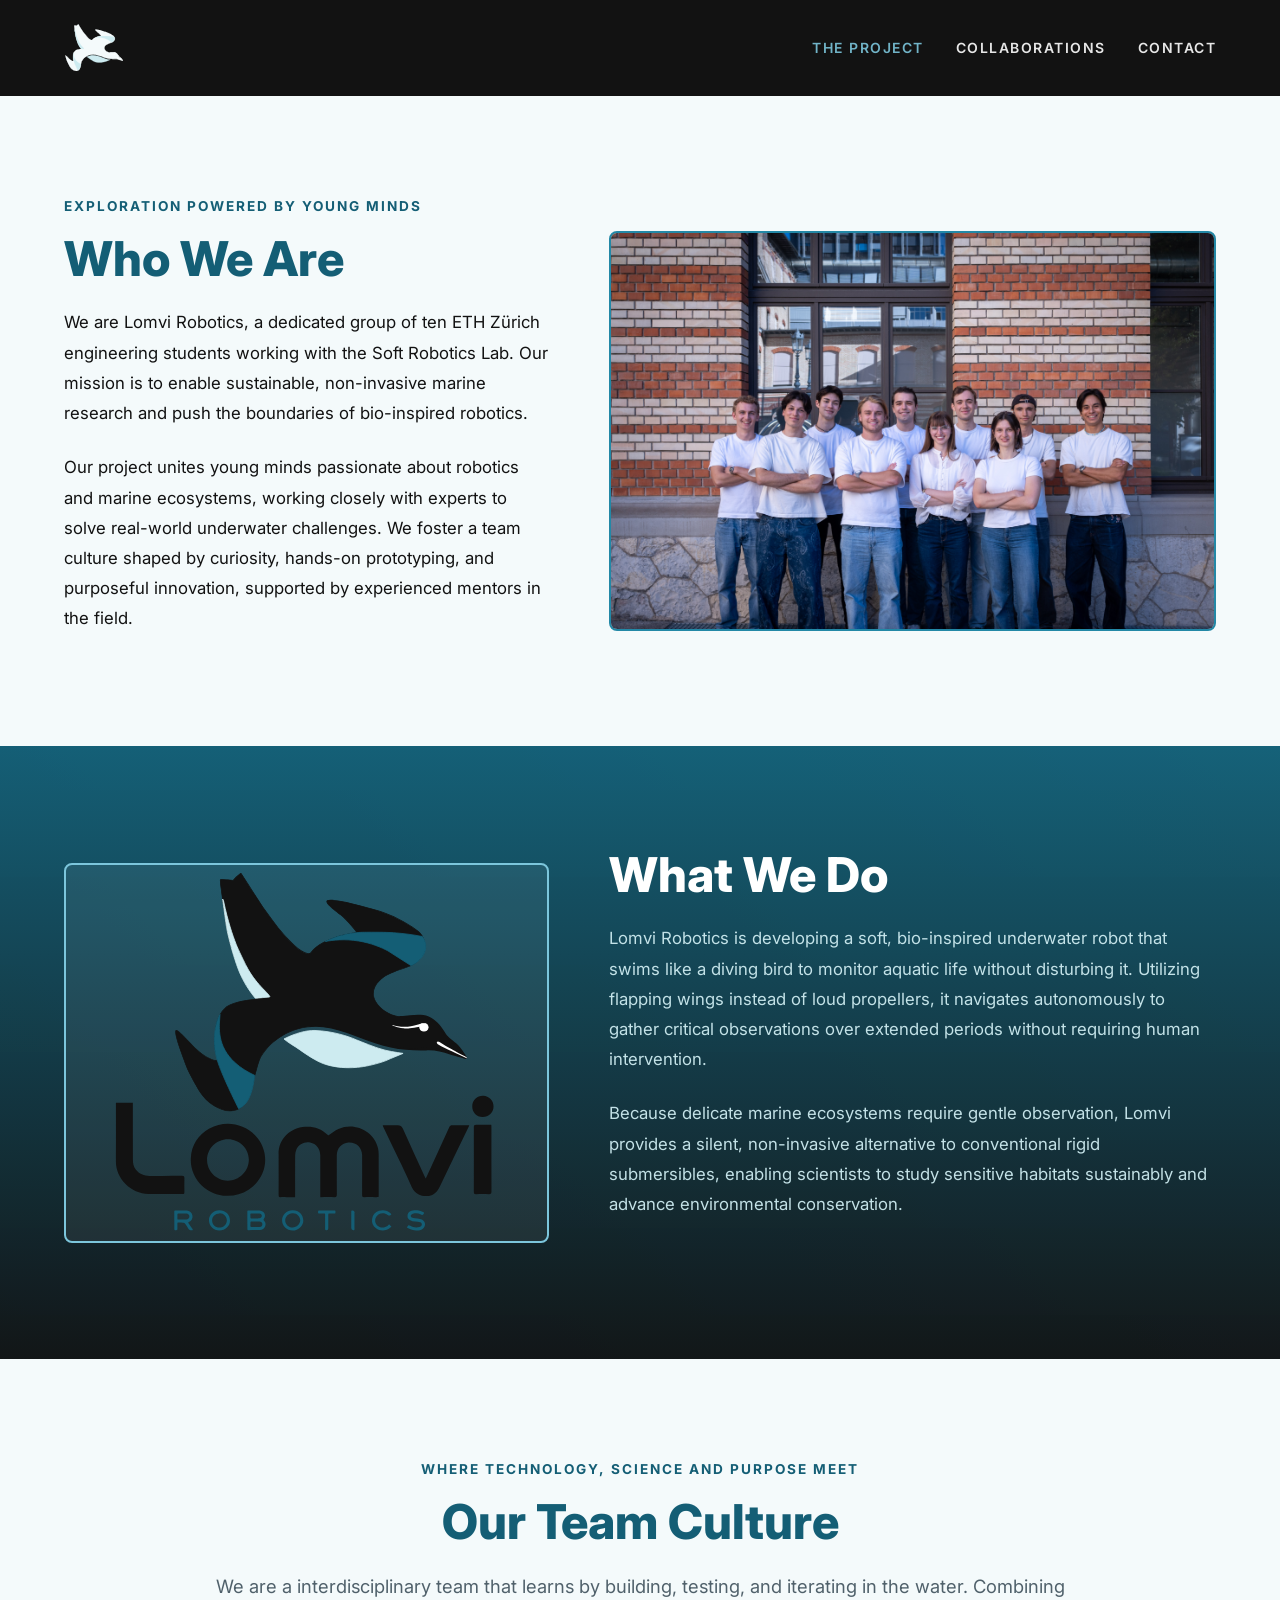
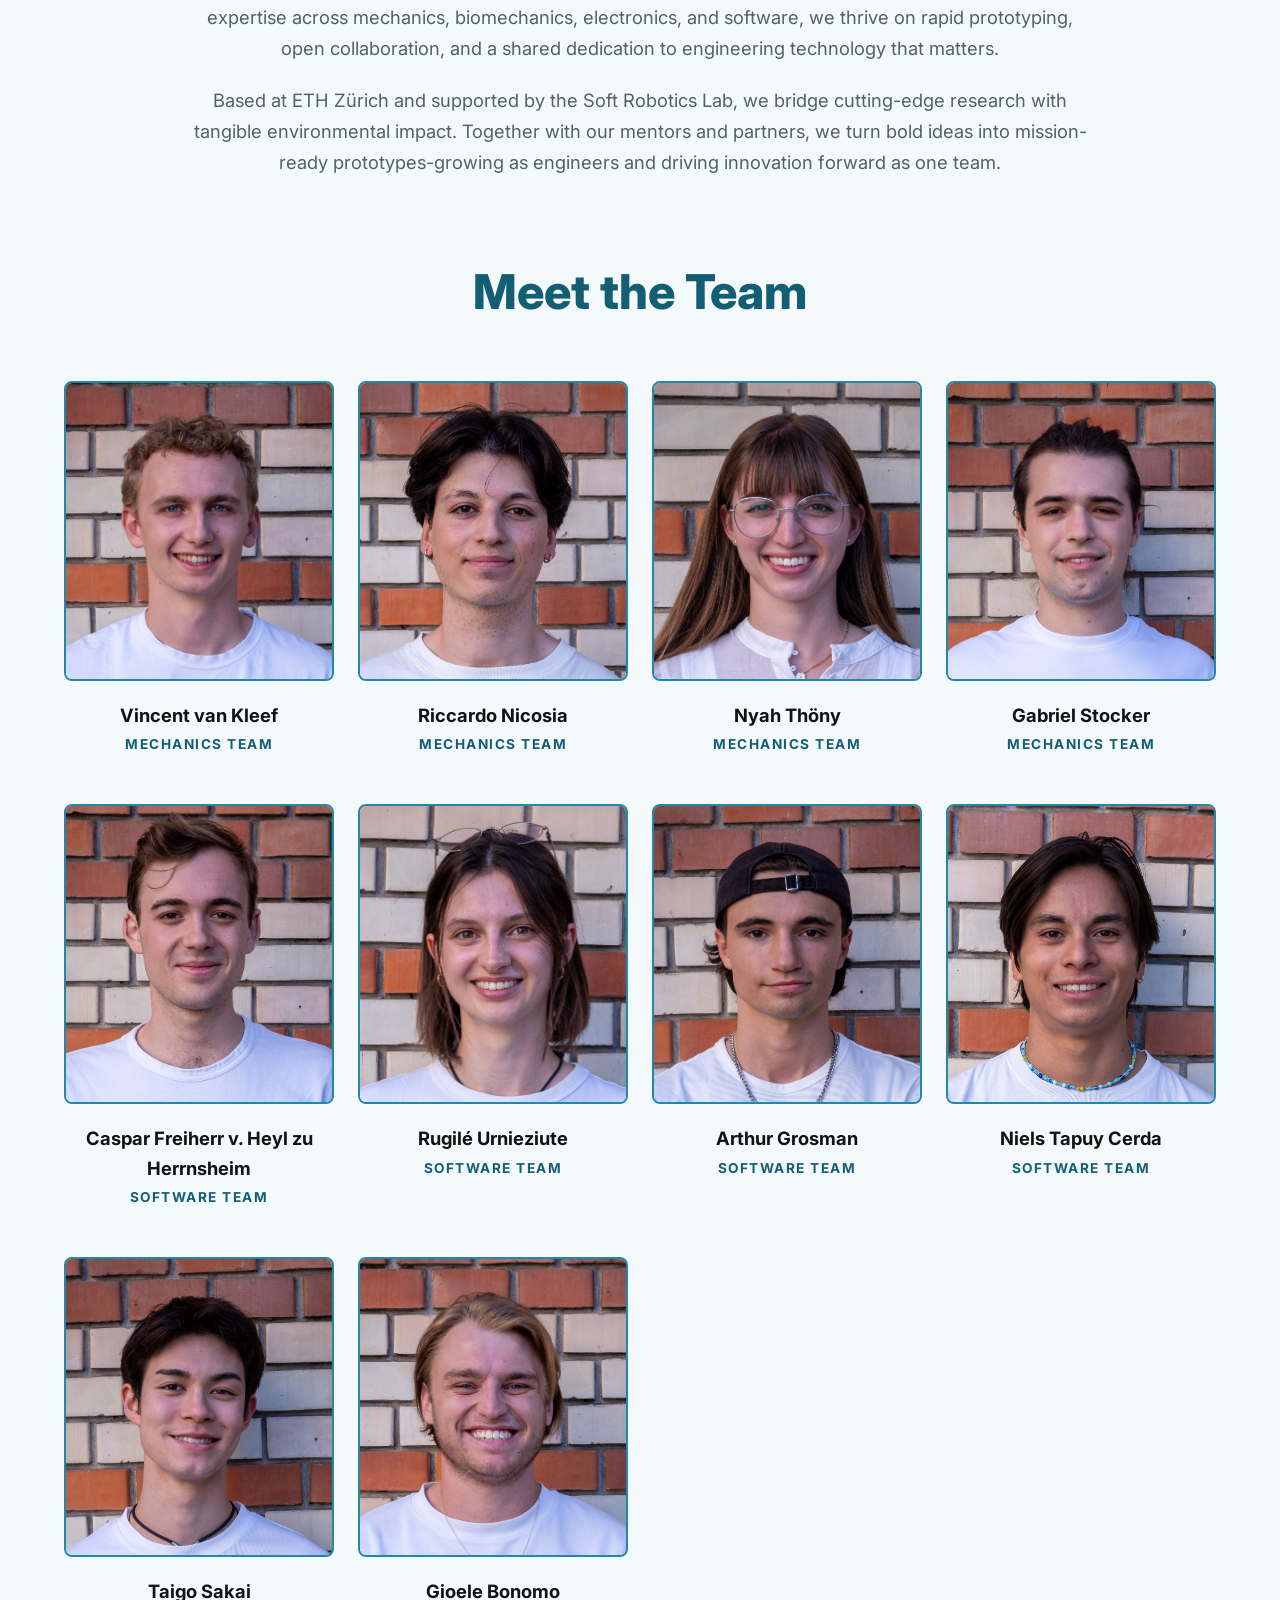
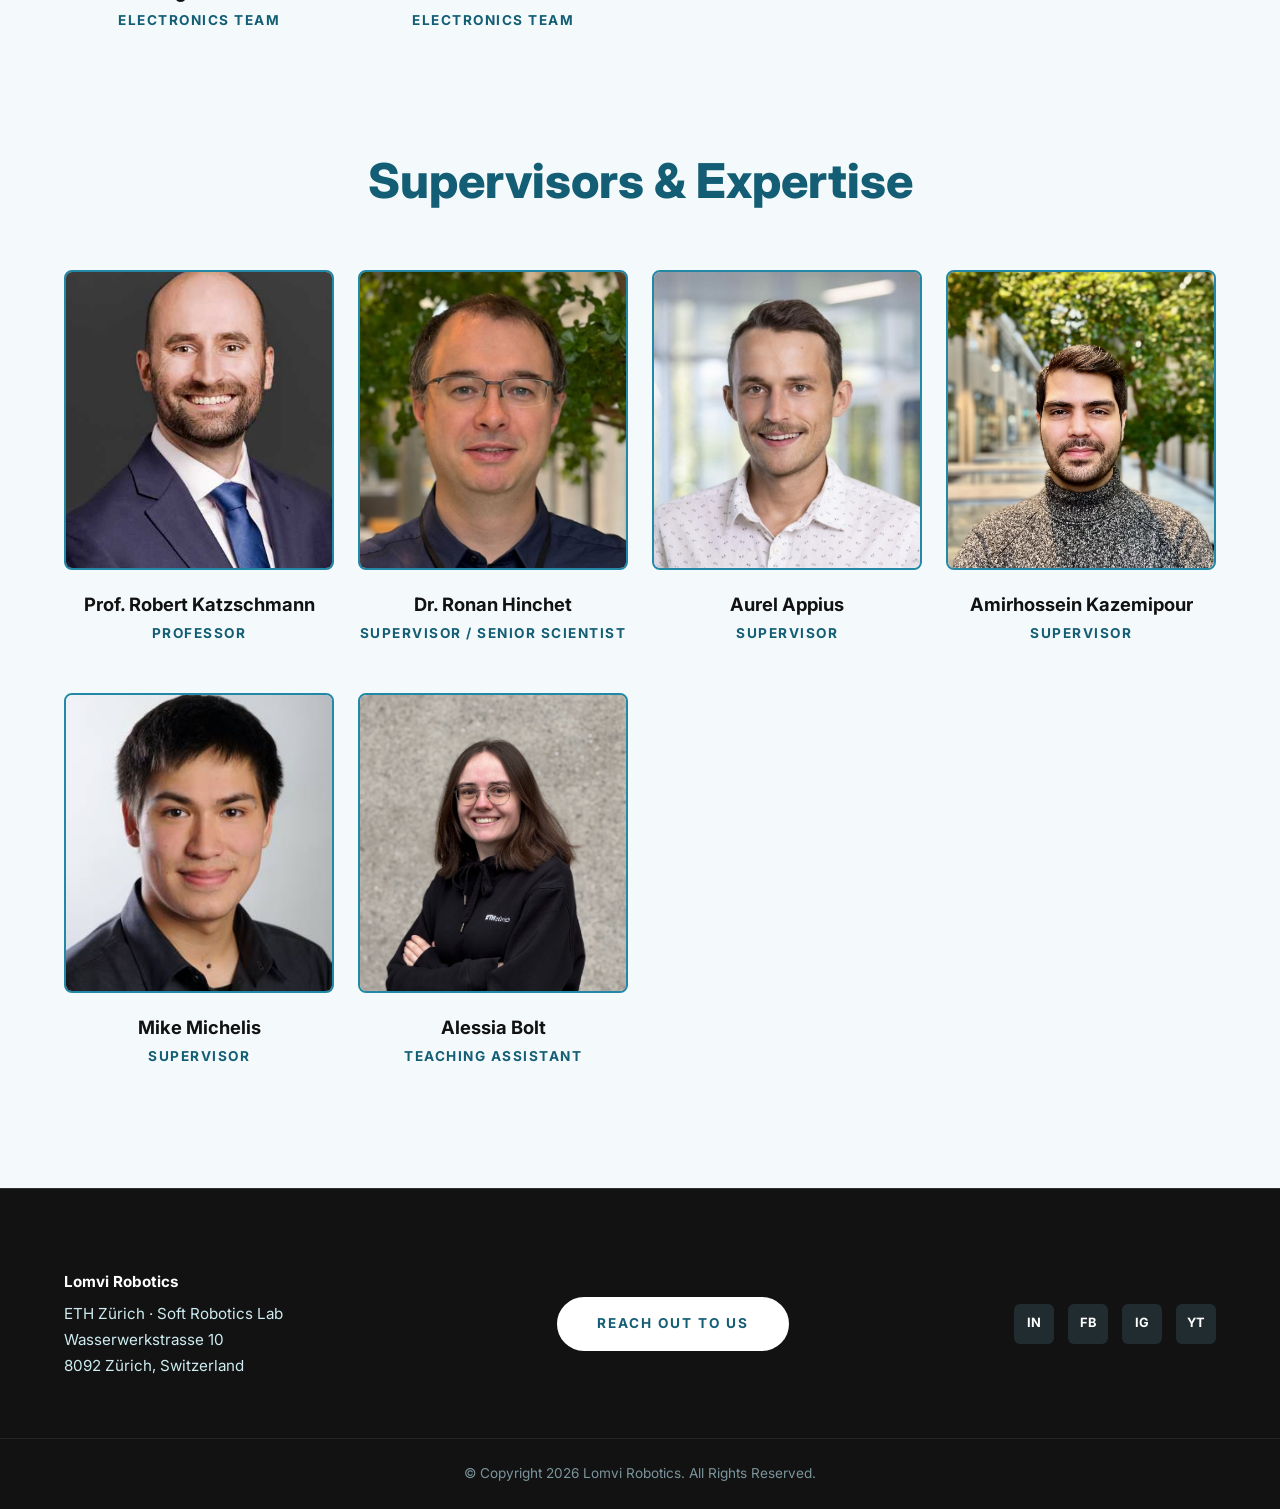
==== about/index.html @ 06cd3e19 "try of fixing padding" ====
<!DOCTYPE html>
<html lang="en">
<head>
  <meta charset="UTF-8">
  <meta name="viewport" content="width=device-width, initial-scale=1.0">
  <title>The Project – Lomvi Robotics</title>

  <link rel="icon" type="image/svg+xml" href="/images/logo_lomvi.svg">
  
  <!-- Fonts -->
  <link rel="preconnect" href="https://fonts.googleapis.com">
  <link rel="preconnect" href="https://fonts.gstatic.com" crossorigin>
  <link href="https://fonts.googleapis.com/css2?family=Inter:wght@300;400;600;700;800&display=swap" rel="stylesheet">
  
  <!-- External CSS and JS -->
  <link rel="stylesheet" href="/style.css">
  <script src="/script.js" defer></script>

  <!-- Page Specific Styles for the About Page (Adapted to Palette) -->
  <style>
    .about-hero {
      padding-top: 100px;
      padding-bottom: 80px;
      background-color: var(--color-ice); /* Page ground */
    }

    /* Updated with Akzent deep (#145E75) and Körper (#121212) */
    .about-callout {
      padding: 100px 0;
      background: linear-gradient(rgba(20, 94, 117, 0.92), rgba(18, 18, 18, 0.95)),
                  linear-gradient(45deg, var(--color-akzent-deep), var(--color-akzent));
      color: var(--text-light);
    }
    .about-callout .section-title {
      color: var(--text-light);
    }
    .about-callout .section-desc {
      color: var(--color-bauch); /* Bauch tinted text on dark */
      opacity: 0.95;
    }
    
    /* Team Grid Styles */
    .team-section {
      padding: 5px 0 120px;
      background-color: var(--color-ice); /* Page ground */
    }
    .team-grid {
      display: grid;
      grid-template-columns: repeat(auto-fit, minmax(220px, 1fr));
      gap: 48px 24px;
      margin-top: 60px;
    }
    .team-member {
      text-align: center;
    }
    
    /* Adapted placeholders to Bauch (#CDEBF0) tinted fills */
    .team-member .image-placeholder-frame {
      height: 300px;
      margin-bottom: 20px;
      border-radius: var(--border-radius);
      background-color: var(--color-bauch); /* Bauch: tinted fills */
      border: 2px solid var(--color-akzent); /* Akzent: shapes/labels */
      color: var(--color-akzent-deep);
    }
    
    .team-member-name {
      font-weight: 700;
      font-size: 1.15rem;
      color: var(--color-korper); /* Körper: text */
      margin-bottom: 4px;
    }
    
    .team-member-role {
      font-size: 0.85rem;
      color: var(--color-akzent-deep); /* Akzent deep: small accent text */
      text-transform: uppercase;
      letter-spacing: 1.5px;
      font-weight: 700;
    }
  </style>
</head>
<body>

  <!-- HEADER & NAVIGATION -->
  <header style="background: var(--color-korper); position: relative; padding: 24px 0;">
    <div class="container nav-container">
      <a href="https://lomvi-robotics.ch/" class="brand-logo">
        <img src="/images/logo_white.svg" alt="Lomvi">
      </a>
      <nav>
        <button class="nav-toggle" aria-label="Toggle menu">
          <span></span><span></span><span></span>
        </button>
        <ul class="nav-menu">
          <!-- Active Link using Akzent light (#7CC6DC) -->
          <li><a href="/about" class="nav-link" style="color: var(--color-akzent-light);">The Project</a></li>
          <li><a href="/collaborations" class="nav-link">Collaborations</a></li>
          <li><a href="/contact" class="nav-link">Contact</a></li>
        </ul>
      </nav>
    </div>
  </header>

  <!-- WHO WE ARE SECTION -->
  <section class="about-hero">
    <div class="container split-layout">
      <div class="showcase-text-col" style="text-align: left;">
        <div class="sub-heading" style="color: var(--color-akzent-deep); margin-bottom: 12px; font-weight: 700; letter-spacing: 2px;">
          Exploration Powered by Young Minds
        </div>
        
        <h1 class="section-title" style="color: var(--color-akzent-deep); text-align: left; margin-bottom: 20px;">
          Who We Are
        </h1>
        
        <p class="section-desc" style="color: var(--color-korper); margin-bottom: 24px; text-align: left; font-size: 1.05rem; line-height: 1.8; opacity: 1;">
          We are Lomvi Robotics, a dedicated group of ten ETH Zürich engineering students working with the Soft Robotics Lab. Our mission is to enable sustainable, non-invasive marine research and push the boundaries of bio-inspired robotics.
        </p>
        
        <p class="section-desc" style="color: var(--color-korper); text-align: left; font-size: 1.05rem; line-height: 1.8; opacity: 1;">
          Our project unites young minds passionate about robotics and marine ecosystems, working closely with experts to solve real-world underwater challenges. We foster a team culture shaped by curiosity, hands-on prototyping, and purposeful innovation, supported by experienced mentors in the field.
        </p>
      </div>

      <div class="showcase-media-col">
        <div class="image-placeholder-frame" style="height: 400px; background-color: var(--color-bauch); border: 2px solid var(--color-akzent); color: var(--color-akzent-deep); position: relative; overflow: hidden;">
          <img src="/images/teamphoto.jpg" alt="Lomvi Robotics Team" style="width: 100%; height: 100%; object-fit: cover; position: absolute; top: 0; left: 0; z-index: 2;" onerror="this.style.display='none';">
          <svg width="48" height="48" fill="none" stroke="currentColor" stroke-width="1.5" viewBox="0 0 24 24" id="teamphoto-icon">
            <rect x="3" y="3" width="18" height="18" rx="2" ry="2"></rect>
            <circle cx="8.5" cy="8.5" r="1.5"></circle>
            <polyline points="21 15 16 10 5 21"></polyline>
          </svg>
          <span id="teamphoto-text" style="font-weight: 700;">[TEAM PHOTO]</span>
        </div>
      </div>
    </div>
  </section>

  <!-- WHAT WE DO SECTION -->
  <section class="about-callout">
    <div class="container split-layout">
      <div class="showcase-media-col">
        <div class="image-placeholder-frame" style="background: rgba(255,255,255,0.06); border-color: var(--color-akzent-light); position: relative; overflow: hidden; display: flex; align-items: center; justify-content: center; height: 380px; width: 100%;">
          <img src="/images/logo_text_bottom.svg" alt="Lomvi Robotics" style="position: static; width: 85%; height: auto; object-fit: contain; display: block;">
        </div>
      </div>
      <div class="showcase-text-col">
        <h2 class="section-title">What We Do</h2>
        <p class="section-desc" style="margin-bottom: 24px;">
          Lomvi Robotics is developing a soft, bio-inspired underwater robot that swims like a diving bird to monitor aquatic life without disturbing it. Utilizing flapping wings instead of loud propellers, it navigates autonomously to gather critical observations over extended periods without requiring human intervention.
        </p>
        <p class="section-desc" style="margin-bottom: 40px;">
          Because delicate marine ecosystems require gentle observation, Lomvi provides a silent, non-invasive alternative to conventional rigid submersibles, enabling scientists to study sensitive habitats sustainably and advance environmental conservation.
        </p>
        <!--<a href="#" class="btn btn-white">See How It Works</a>-->
      </div>
    </div>
  </section>

  <!-- OUR TEAM CULTURE -->
  <section class="section-overview container" style="background-color: var(--color-ice); padding-bottom: 20px;">
    <div class="section-header" style="max-width: 900px;">
      <div class="sub-heading">Where Technology, Science and Purpose Meet</div>
      <h2 class="section-title">Our Team Culture</h2>
      <p class="section-desc" style="margin-bottom: 20px;">
        We are a interdisciplinary team that learns by building, testing, and iterating in the water. Combining expertise across mechanics, biomechanics, electronics, and software, we thrive on rapid prototyping, open collaboration, and a shared dedication to engineering technology that matters.
      </p>
      <p class="section-desc">
        Based at ETH Zürich and supported by the Soft Robotics Lab, we bridge cutting-edge research with tangible environmental impact. Together with our mentors and partners, we turn bold ideas into mission-ready prototypes-growing as engineers and driving innovation forward as one team.
      </p>
    </div>
  </section>

  <!-- TEAM ROSTER GRID -->
  <section class="team-section">
    <div class="container">
      <h2 class="section-title" style="text-align: center;">Meet the Team</h2>
      
      <div class="team-grid">
        <!-- Member 1 -->
        <div class="team-member">
          <div class="image-placeholder-frame">
            <img src="/images/portraits/Vincent.jpg" alt="Vincent" onerror="this.style.display='none';">
          </div>
          <div class="team-member-name">Vincent van Kleef</div>
          <div class="team-member-role">Mechanics Team</div>
        </div>

        <!-- Member 2 -->
        <div class="team-member">
          <div class="image-placeholder-frame">
            <img src="/images/portraits/Riccardo.jpg" alt="Riccardo" onerror="this.style.display='none';">
          </div>
          <div class="team-member-name">Riccardo Nicosia</div>
          <div class="team-member-role">Mechanics Team</div>
        </div>

        <!-- Member 3 -->
        <div class="team-member">
          <div class="image-placeholder-frame">
            <img src="/images/portraits/Nyah.jpg" alt="Nyah" onerror="this.style.display='none';">
          </div>
          <div class="team-member-name">Nyah Thöny</div>
          <div class="team-member-role">Mechanics Team</div>
        </div>

        <!-- Member 4 -->
        <div class="team-member">
          <div class="image-placeholder-frame">
            <img src="/images/portraits/Gabriel.jpg" alt="Gabriel" onerror="this.style.display='none';">
          </div>
          <div class="team-member-name">Gabriel Stocker</div>
          <div class="team-member-role">Mechanics Team</div>
        </div>

        <!-- Member 5 -->
        <div class="team-member">
          <div class="image-placeholder-frame">
            <img src="/images/portraits/Caspar.jpg" alt="Caspar" onerror="this.style.display='none';">
          </div>
          <div class="team-member-name">Caspar Freiherr v. Heyl zu Herrnsheim</div>
          <div class="team-member-role">Software Team</div>
        </div>

        <!-- Member 6 -->
        <div class="team-member">
          <div class="image-placeholder-frame">
            <img src="/images/portraits/Rugilé.jpg" alt="Rugilé" onerror="this.style.display='none';">
          </div>
          <div class="team-member-name">Rugilé Urnieziute</div>
          <div class="team-member-role">Software Team</div>
        </div>

        <!-- Member 7 -->
        <div class="team-member">
          <div class="image-placeholder-frame">
            <img src="/images/portraits/Arthur.jpg" alt="Arthur" onerror="this.style.display='none';">
          </div>
          <div class="team-member-name">Arthur Grosman</div>
          <div class="team-member-role">Software Team</div>
        </div>
        
        <!-- Member 8 -->
        <div class="team-member">
          <div class="image-placeholder-frame">
            <img src="/images/portraits/Niels.jpg" alt="Niels" onerror="this.style.display='none';">
          </div>
          <div class="team-member-name">Niels Tapuy Cerda</div>
          <div class="team-member-role">Software Team</div>
        </div>

        <!-- Member 9 -->
        <div class="team-member">
          <div class="image-placeholder-frame">
            <img src="/images/portraits/Taigo.jpg" alt="Taigo" onerror="this.style.display='none';">
          </div>
          <div class="team-member-name">Taigo Sakai</div>
          <div class="team-member-role">Electronics Team</div>
        </div>

        <!-- Member 10 -->
        <div class="team-member">
          <div class="image-placeholder-frame">
            <img src="/images/portraits/Gioele.jpg" alt="Gioele" onerror="this.style.display='none';">
          </div>
          <div class="team-member-name">Gioele Bonomo</div>
          <div class="team-member-role">Electronics Team</div>
        </div>
      </div>
      
    </div>
  </section>

  <!-- SUPERVISORS & EXPERTISE -->
  <section class="team-section" style="padding-top: 0;">
    <div class="container">
      <h2 class="section-title" style="text-align: center;">Supervisors &amp; Expertise</h2>

      <div class="team-grid">
        <!-- Supervisor 1 -->
        <div class="team-member">
          <div class="image-placeholder-frame">
            <img src="/images/portraits/Katzschmann.jpg" alt="Prof. Robert Katzschmann" onerror="this.style.display='none';">
          </div>
          <div class="team-member-name">Prof. Robert Katzschmann</div>
          <div class="team-member-role">Professor</div>
        </div>

        <!-- Supervisor 2 -->
        <div class="team-member">
          <div class="image-placeholder-frame">
            <img src="/images/portraits/Hinchet.jpg" alt="Dr. Ronan Hinchet" onerror="this.style.display='none';">
          </div>
          <div class="team-member-name">Dr. Ronan Hinchet</div>
          <div class="team-member-role">Supervisor / Senior Scientist</div>
        </div>

        <!-- Supervisor 3 -->
        <div class="team-member">
          <div class="image-placeholder-frame">
            <img src="/images/portraits/Appius.png" alt="Aurel Appius" onerror="this.style.display='none';">
          </div>
          <div class="team-member-name">Aurel Appius</div>
          <div class="team-member-role">Supervisor</div>
        </div>

        <!-- Supervisor 4 -->
        <div class="team-member">
          <div class="image-placeholder-frame">
            <img src="/images/portraits/Kazemipour.jpg" alt="Amirhossein Kazemi Pour" onerror="this.style.display='none';">
          </div>
          <div class="team-member-name">Amirhossein Kazemipour</div>
          <div class="team-member-role">Supervisor</div>
        </div>

        <!-- Supervisor 5 -->
        <div class="team-member">
          <div class="image-placeholder-frame">
            <img src="/images/portraits/Michelis.jpg" alt="Mike Michelis" onerror="this.style.display='none';">
          </div>
          <div class="team-member-name">Mike Michelis</div>
          <div class="team-member-role">Supervisor</div>
        </div>

        <!-- Supervisor 6 -->
        <div class="team-member">
          <div class="image-placeholder-frame">
            <img src="/images/portraits/Bolt.png" alt="Alessia Bolt" onerror="this.style.display='none';">
          </div>
          <div class="team-member-name">Alessia Bolt</div>
          <div class="team-member-role">Teaching Assistant</div>
        </div>
      </div>
    </div>
  </section>

  <!-- FOOTER -->
  <footer>
    <div class="container footer-columns">
      <div class="footer-address">
        <strong>Lomvi Robotics</strong>
        ETH Zürich · Soft Robotics Lab<br>
        Wasserwerkstrasse 10<br>
        8092 Zürich, Switzerland
      </div>
      <div class="footer-center">
        <a href="/contact" class="btn btn-white">Reach Out To Us</a>
      </div>
      <div class="social-links">
        <a href="https://www.linkedin.com/company/lomvi-robotics" class="social-icon-btn" aria-label="LinkedIn">IN</a>
        <a href="https://www.facebook.com/profile.php?id=61594476253714" class="social-icon-btn" aria-label="Facebook">FB</a>
        <a href="https://www.instagram.com/lomvi.robotics/" class="social-icon-btn" aria-label="Instagram">IG</a>
        <a href="https://www.youtube.com/@lomvi-robotics" class="social-icon-btn" aria-label="YouTube">YT</a>
      </div>
    </div>

    <div class="footer-bottom">
      <div class="container">
        © Copyright 2026 Lomvi Robotics. All Rights Reserved.
      </div>
    </div>
  </footer>

</body>
</html>
---- style.css ----
/* ==========================================================================
   CSS VARIABLES & NEW COLOR PALETTE
   ========================================================================== */
:root {
  /* Specified Palette */
  --color-korper: #121212;        /* Text, dark pages */
  --color-akzent: #2388A6;        /* Labels, shapes */
  --color-bauch: #CDEBF0;         /* Tinted fills */
  --color-akzent-deep: #145E75;   /* Small accent text */
  --color-akzent-light: #7CC6DC;  /* Accent on dark */
  --color-ice: #F4FAFB;           /* Page ground */

  /* Semantic & Compatibility Mappings */
  --primary-navy: var(--color-akzent-deep);
  --deep-blue: var(--color-akzent-deep);
  --accent-blue: var(--color-akzent);
  --text-dark: var(--color-korper);
  --text-muted: #50616b;
  --text-light: #ffffff;
  --bg-light: var(--color-ice);
  --bg-dark: var(--color-korper);
  --bg-card: rgba(20, 94, 117, 0.45);
  --border-radius: 8px;
  --transition: all 0.3s cubic-bezier(0.4, 0, 0.2, 1);
}

* {
  box-sizing: border-box;
  margin: 0;
  padding: 0;
}

body {
  font-family: 'Inter', -apple-system, BlinkMacSystemFont, sans-serif;
  color: var(--text-dark);
  background-color: var(--color-ice); /* Page ground */
  line-height: 1.6;
  overflow-x: hidden;
}

a {
  text-decoration: none;
  color: inherit;
}

.container {
  max-width: 1200px;
  margin: 0 auto;
  padding: 0 24px;
}

/* ==========================================================================
   BUTTONS
   ========================================================================== */
.btn {
  display: inline-flex;
  align-items: center;
  justify-content: center;
  padding: 14px 38px;
  font-size: 0.85rem;
  font-weight: 700;
  text-transform: uppercase;
  letter-spacing: 2px;
  border-radius: 50px;
  transition: var(--transition);
  cursor: pointer;
  border: 2px solid transparent;
}

.btn-primary {
  background-color: var(--color-akzent);
  color: var(--text-light);
  border-color: var(--color-akzent);
}

.btn-primary:hover {
  background-color: transparent;
  color: var(--color-akzent-deep);
  border-color: var(--color-akzent-deep);
}

.btn-white {
  background-color: #ffffff;
  color: var(--color-akzent-deep);
  border-color: #ffffff;
}

.btn-white:hover {
  background-color: transparent;
  color: #ffffff;
  border-color: #ffffff;
}

.btn-outline {
  border-color: rgba(255, 255, 255, 0.8);
  color: #ffffff;
  background: transparent;
}

.btn-outline:hover {
  background-color: #ffffff;
  color: var(--color-akzent-deep);
}

/* ==========================================================================
   HEADER & NAVIGATION
   ========================================================================== */
header {
  position: absolute;
  top: 0;
  left: 0;
  width: 100%;
  z-index: 1000;
  padding: 24px 0;
  background: linear-gradient(to bottom, rgba(18, 18, 18, 0.75), transparent);
}

.nav-container {
  display: flex;
  align-items: center;
  justify-content: space-between;
}

.brand-logo {
  font-weight: 800;
  font-size: 1.5rem;
  letter-spacing: 3px;
  color: var(--text-light);
  text-transform: uppercase;
  display: flex;
  align-items: center;
  gap: 8px;
}

.brand-logo img {
  height: 48px;
  width: auto;
  display: block;
}

.nav-menu {
  display: flex;
  list-style: none;
  gap: 32px;
}

.nav-link {
  color: var(--text-light);
  font-size: 0.875rem;
  font-weight: 600;
  letter-spacing: 1.5px;
  text-transform: uppercase;
  opacity: 0.9;
  position: relative;
  transition: var(--transition);
}

.nav-link:hover {
  opacity: 1;
  color: var(--color-akzent-light); /* Accent on dark */
}

.nav-toggle {
  display: none;
  background: none;
  border: none;
  cursor: pointer;
  padding: 8px;
  flex-direction: column;
  gap: 5px;
}

.nav-toggle span {
  width: 26px;
  height: 2px;
  background: #ffffff;
  display: block;
}


/* ==========================================================================
   HERO / BANNER SECTION
   ========================================================================== */
.hero {
  position: relative;
  min-height: 100vh;
  width: 100%;
  display: flex;
  flex-direction: column;
  justify-content: center;
  align-items: center;
  text-align: center;
  color: var(--text-light);
  padding: 120px 24px 80px;
  overflow: hidden;
  background-color: var(--bg-dark); /* Körper */
}

.hero-video {
  position: absolute;
  top: 0;
  left: 0;
  width: 100%;
  height: 100%;
  object-fit: cover;
  z-index: 1;
  pointer-events: none;
}

.hero-overlay {
  position: absolute;
  top: 0;
  left: 0;
  width: 100%;
  height: 100%;
  background: linear-gradient(
    rgba(20, 94, 117, 0.75),  /* Akzent deep tint */
    rgba(18, 18, 18, 0.90)    /* Körper dark tone */
  );
  z-index: 2;
  pointer-events: none;
}

.hero-content {
  position: relative;
  z-index: 10;
  max-width: 900px;
  margin: 0 auto;
}

.hero-title {
  font-size: clamp(3rem, 7vw, 5.5rem);
  font-weight: 800;
  letter-spacing: 2px;
  margin-bottom: 12px;
  text-transform: uppercase;
}

.hero-subtitle {
  font-size: clamp(1.2rem, 3vw, 2rem);
  font-weight: 600;
  margin-bottom: 16px;
  opacity: 0.95;
}

.hero-tagline {
  font-size: clamp(0.9rem, 1.5vw, 1.15rem);
  letter-spacing: 5px;
  font-weight: 600;
  text-transform: none;
  margin-bottom: 40px;
  color: var(--color-akzent-light); /* Accent on dark */
}

.scroll-indicator {
  position: absolute;
  bottom: 30px;
  left: 50%;
  transform: translateX(-50%);
  width: 28px;
  height: 48px;
  border: 2px solid var(--color-akzent-light);
  border-radius: 20px;
  display: flex;
  justify-content: center;
  padding-top: 8px;
  z-index: 10;
}

.scroll-indicator::after {
  content: '';
  width: 4px;
  height: 8px;
  background-color: var(--color-akzent-light);
  border-radius: 2px;
  animation: scrollBounce 2s infinite ease-in-out;
}

@keyframes scrollBounce {
  0%   { transform: translateY(0); opacity: 1; }
  50%  { transform: translateY(12px); opacity: 0.3; }
  100% { transform: translateY(0); opacity: 1; }
}

/* Hero Video Credit (Bottom-Left) */
.hero-video-credit {
  position: absolute;
  bottom: 24px;
  left: 24px;
  z-index: 10;
  font-size: 0.72rem;
  letter-spacing: 0.5px;
  color: rgba(255, 255, 255, 0.55);
}

.hero-video-credit a {
  color: rgba(255, 255, 255, 0.8);
  text-decoration: underline;
  text-underline-offset: 3px;
  transition: var(--transition);
}

.hero-video-credit a:hover {
  color: var(--color-akzent-light);
}

@media (max-width: 600px) {
  .hero-video-credit {
    bottom: 12px;
    left: 16px;
    font-size: 0.65rem;
  }
}

/* ==========================================================================
   SECTION: MISSION & 3-CARD PILLARS
   ========================================================================== */
.section-overview {
  padding: 100px 0;
  background-color: var(--color-ice); /* Page ground */
  text-align: center;
}

.section-header {
  max-width: 800px;
  margin: 0 auto 60px;
}

.section-title {
  font-size: clamp(2rem, 4vw, 3rem);
  font-weight: 800;
  color: var(--color-akzent-deep); /* Deep high-contrast title */
  margin-bottom: 20px;
  line-height: 1.2;
}

.section-desc {
  font-size: 1.15rem;
  color: var(--text-muted);
  line-height: 1.7;
}

.cards-grid {
  display: grid;
  grid-template-columns: repeat(auto-fit, minmax(300px, 1fr));
  gap: 28px;
  margin-bottom: 50px;
}

.card {
  position: relative;
  border-radius: var(--border-radius);
  padding: 60px 32px;
  color: var(--text-light);
  background: linear-gradient(135deg, rgba(20, 94, 117, 0.85), rgba(18, 18, 18, 0.92));
  background-size: cover;
  background-position: center;
  overflow: hidden;
  min-height: 320px;
  display: flex;
  flex-direction: column;
  justify-content: center;
  align-items: center;
  text-align: center;
  box-shadow: 0 10px 30px rgba(18, 18, 18, 0.08);
  transition: var(--transition);
  border: 1px solid rgba(124, 198, 220, 0.2);
}

.card-vision {
  background-image:
    linear-gradient(135deg, rgba(20, 94, 117, 0.85), rgba(18, 18, 18, 0.92)),
    url('images/diving_guillemot.png');
}

.card-tech {
  background-image:
    linear-gradient(135deg, rgba(20, 94, 117, 0.85), rgba(18, 18, 18, 0.92)),
    url('images/sketch_render.png');
}

.card:hover {
  transform: translateY(-8px);
  border-color: var(--color-akzent-light);
  box-shadow: 0 16px 40px rgba(20, 94, 117, 0.25);
}

.card-title {
  font-size: 1.4rem;
  font-weight: 700;
  margin-bottom: 16px;
  text-transform: uppercase;
  letter-spacing: 1px;
  color: var(--color-akzent-light); /* Accent on dark card */
}

.card-text {
  font-size: 0.95rem;
  opacity: 0.95;
  line-height: 1.6;
}

/* ==========================================================================
   SECTION: FULL-WIDTH CALLOUT
   ========================================================================== */
.section-callout {
  padding: 120px 0;
  background-image:
    linear-gradient(rgba(20, 94, 117, 0.90), rgba(18, 18, 18, 0.95)),
    url('images/environments.png');
  background-size: cover;
  background-position: center;
  background-repeat: no-repeat;
  color: var(--text-light);
}

.callout-content {
  max-width: 650px;
}

.callout-title {
  font-size: clamp(2.5rem, 5vw, 4rem);
  font-weight: 800;
  line-height: 1.15;
  margin-bottom: 24px;
}

.callout-text {
  font-size: 1.1rem;
  line-height: 1.8;
  margin-bottom: 36px;
  opacity: 0.95;
}

/* ==========================================================================
   SECTION: PARTNERS & SPONSORS
   ========================================================================== */
.section-partners {
  padding: 90px 0;
  background-color: var(--color-ice); /* Page ground */
  text-align: center;
}

.partners-header {
  margin-bottom: 40px;
}

.sub-heading {
  font-size: 0.85rem;
  font-weight: 700;
  text-transform: uppercase;
  letter-spacing: 2px;
  color: var(--color-akzent-deep); /* Small accent text */
  margin-bottom: 12px;
}

.partners-grid {
  display: grid;
  grid-template-columns: repeat(auto-fit, minmax(160px, 1fr));
  gap: 10px;
  align-items: center;
  margin: 40px 0;
}

.partner-logo-box {
  background: transparent;
  height: 90px;
  display: flex;
  align-items: center;
  justify-content: center;
  padding: 16px;
  transition: var(--transition);
}

.partner-logo-box:hover {
  transform: translateY(-3px);
}

.partner-logo-box img {
  max-width: 100%;
  max-height: 100%;
  object-fit: contain;
  transition: var(--transition);
}

.partner-logo-box:hover img {
  filter: drop-shadow(0 6px 14px rgba(35, 136, 166, 0.35));
}

.partner-logo-box img[src*="eth-logo-pos"] {
  width: clamp(140px, 22vw, 220px);
  height: auto;
  max-width: none;
  max-height: none;
}

.partner-logo-box img[src*="soft-robotics-lab"] {
  width: clamp(90px, 14vw, 150px);
  height: auto;
  max-width: none;
  max-height: none;
}
/* ==========================================================================
   SECTION: SPLIT PROMOTION / HARDWARE SHOWCASE
   ========================================================================== */
.section-showcase {
  padding: 100px 0;
  background-color: var(--color-korper); /* Dark page / section */
  color: var(--text-light);
}

.split-layout {
  display: grid;
  grid-template-columns: 4fr 5fr;
  gap: 60px;
  align-items: center;
}

.showcase-text-col .section-title {
  color: var(--text-light);
  text-align: left;
}

.showcase-text-col p {
  color: #cbd5e1;
  font-size: 1.05rem;
  line-height: 1.8;
  margin-bottom: 32px;
}

.image-placeholder-frame {
  width: 100%;
  height: 380px;
  background: #192327;
  border-radius: var(--border-radius);
  border: 2px solid var(--color-akzent); /* Akzent shapes/borders */
  display: flex;
  flex-direction: column;
  align-items: center;
  justify-content: center;
  gap: 12px;
  color: var(--color-akzent-light);
  font-weight: 600;
  overflow: hidden;
  position: relative;
}

.image-placeholder-frame img {
  width: 100%;
  height: 100%;
  object-fit: cover;
  position: absolute;
  top: 0;
  left: 0;
  z-index: 2;
}

.image-placeholder-frame.frame-clean {
  border: none;
  background: transparent;
}

.image-credit {
  position: absolute;
  bottom: 8px;
  right: 12px;
  z-index: 3;
  font-size: 0.65rem;
  font-weight: 400;
  letter-spacing: 0.3px;
  color: rgba(255, 255, 255, 0.6);
  text-align: right;
  text-shadow: 0 1px 3px rgba(0, 0, 0, 0.6);
}

.image-credit a {
  color: inherit;
  text-decoration: underline;
  text-underline-offset: 2px;
  transition: var(--transition);
}

.image-credit a:hover {
  color: var(--color-akzent-light);
}

/* ==========================================================================
   FOOTER
   ========================================================================== */
footer {
  background-color: var(--color-korper); /* Dark pages */
  color: #cdebf0;
  padding-top: 80px;
  border-top: 1px solid rgba(205, 235, 240, 0.15);
}

.footer-columns {
  display: grid;
  grid-template-columns: 1.2fr 1fr 1fr;
  gap: 48px;
  align-items: center;
  padding-bottom: 60px;
}

.footer-address {
  font-size: 0.95rem;
  line-height: 1.7;
}

.footer-address strong {
  color: #ffffff;
  display: block;
  margin-bottom: 6px;
}

.footer-center {
  text-align: center;
}

.social-links {
  display: flex;
  gap: 14px;
  justify-content: flex-end;
}

.social-icon-btn {
  width: 40px;
  height: 40px;
  border-radius: 6px;
  background-color: #212c30;
  display: flex;
  align-items: center;
  justify-content: center;
  color: #ffffff;
  font-size: 0.8rem;
  font-weight: 700;
  transition: var(--transition);
}

.social-icon-btn:hover {
  background-color: var(--color-akzent);
  transform: translateY(-3px);
}

.footer-bottom {
  border-top: 1px solid rgba(255, 255, 255, 0.08);
  padding: 24px 0;
  text-align: center;
  font-size: 0.85rem;
  color: #7b949c;
}

/* ==========================================================================
   RESPONSIVE BREAKPOINTS
   ========================================================================== */
@media (max-width: 900px) {
  .split-layout {
    grid-template-columns: 1fr;
    gap: 40px;
  }

  .footer-columns {
    grid-template-columns: 1fr;
    text-align: center;
    gap: 32px;
  }

  .social-links {
    justify-content: center;
  }

  .nav-toggle {
    display: flex;
  }

  .nav-menu {
    display: none;
    position: absolute;
    top: 100%;
    left: 0;
    width: 100%;
    background: var(--color-korper);
    flex-direction: column;
    gap: 0;
    padding: 12px 24px 24px;
  }

  .nav-menu.open {
    display: flex;
  }

  .nav-menu li {
    padding: 12px 0;
    border-top: 1px solid rgba(255, 255, 255, 0.08);
  }
}

@media (max-width: 600px) {
  .image-placeholder-frame,
  .about-hero .image-placeholder-frame,
  .collab-hero .image-placeholder-frame {
    height: 260px !important;
  }

  .cards-grid {
    grid-template-columns: 1fr;
    padding: 0 24px;
  }
}
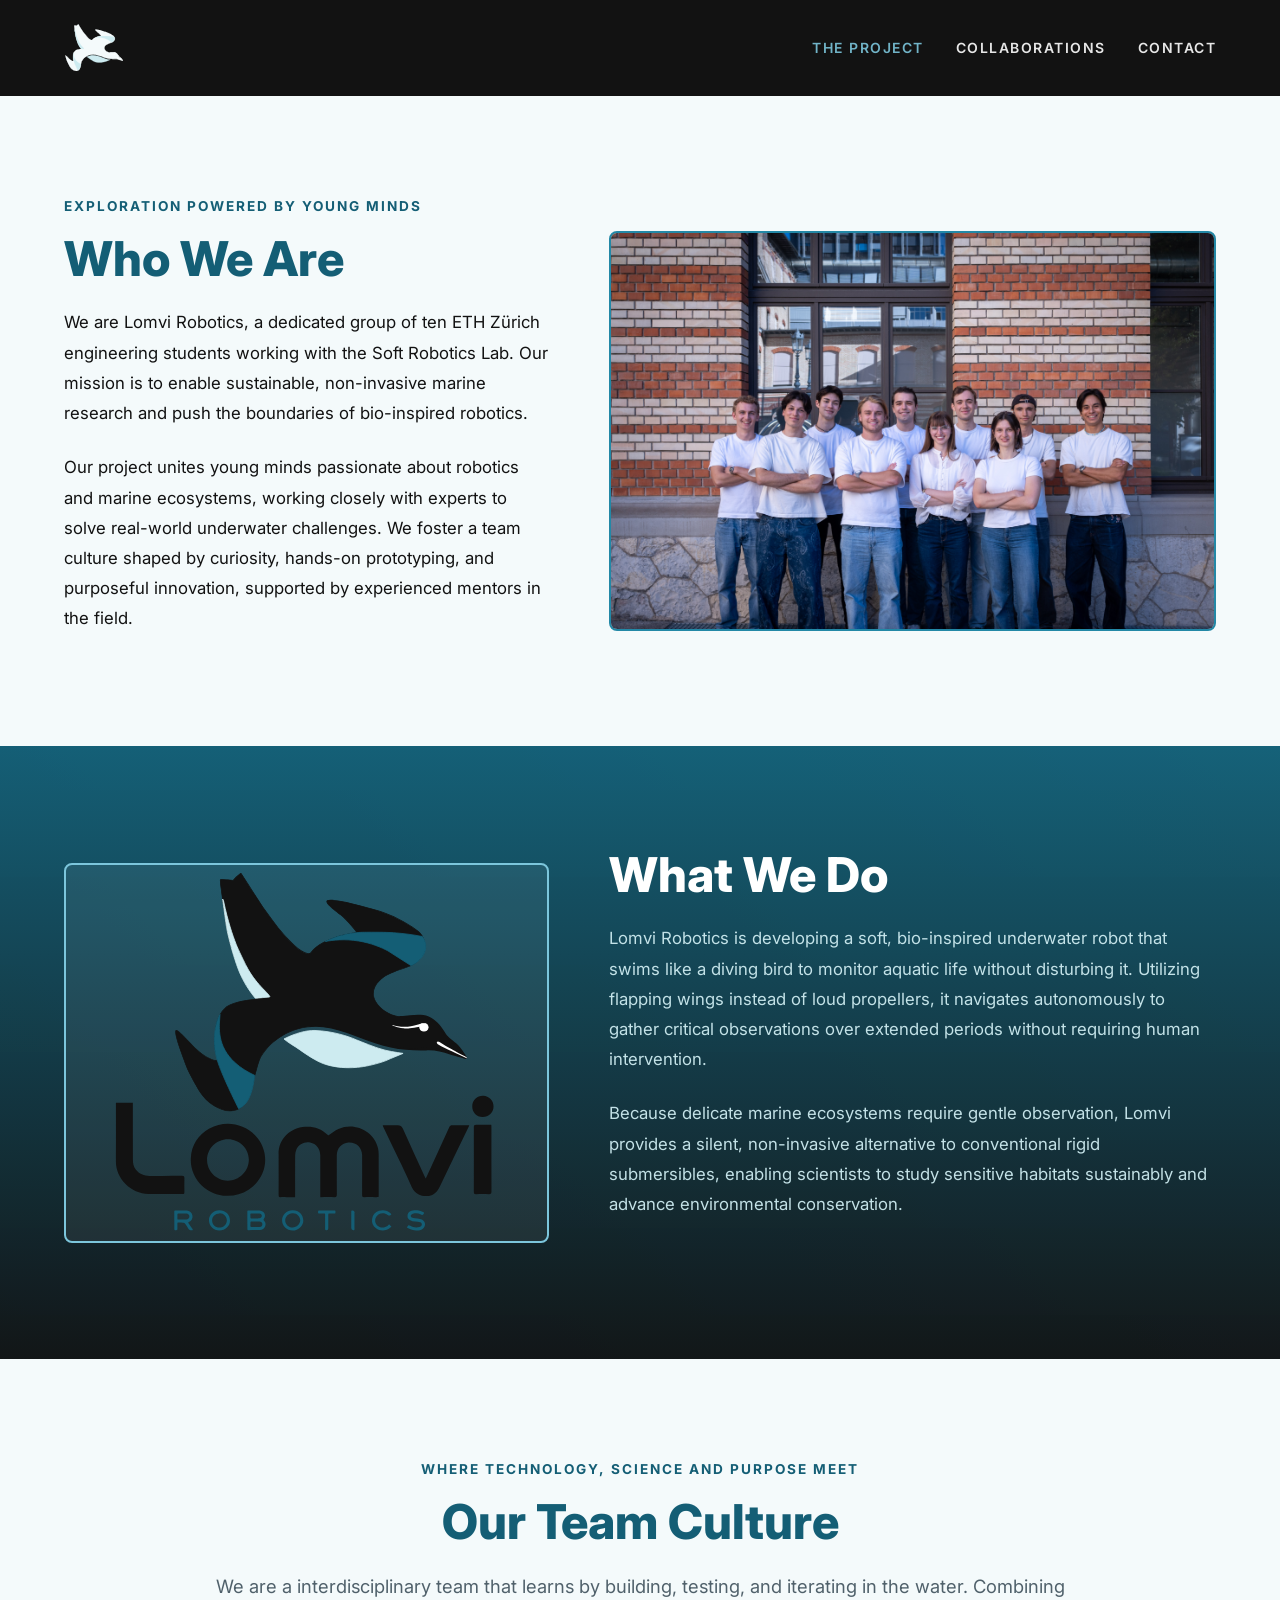
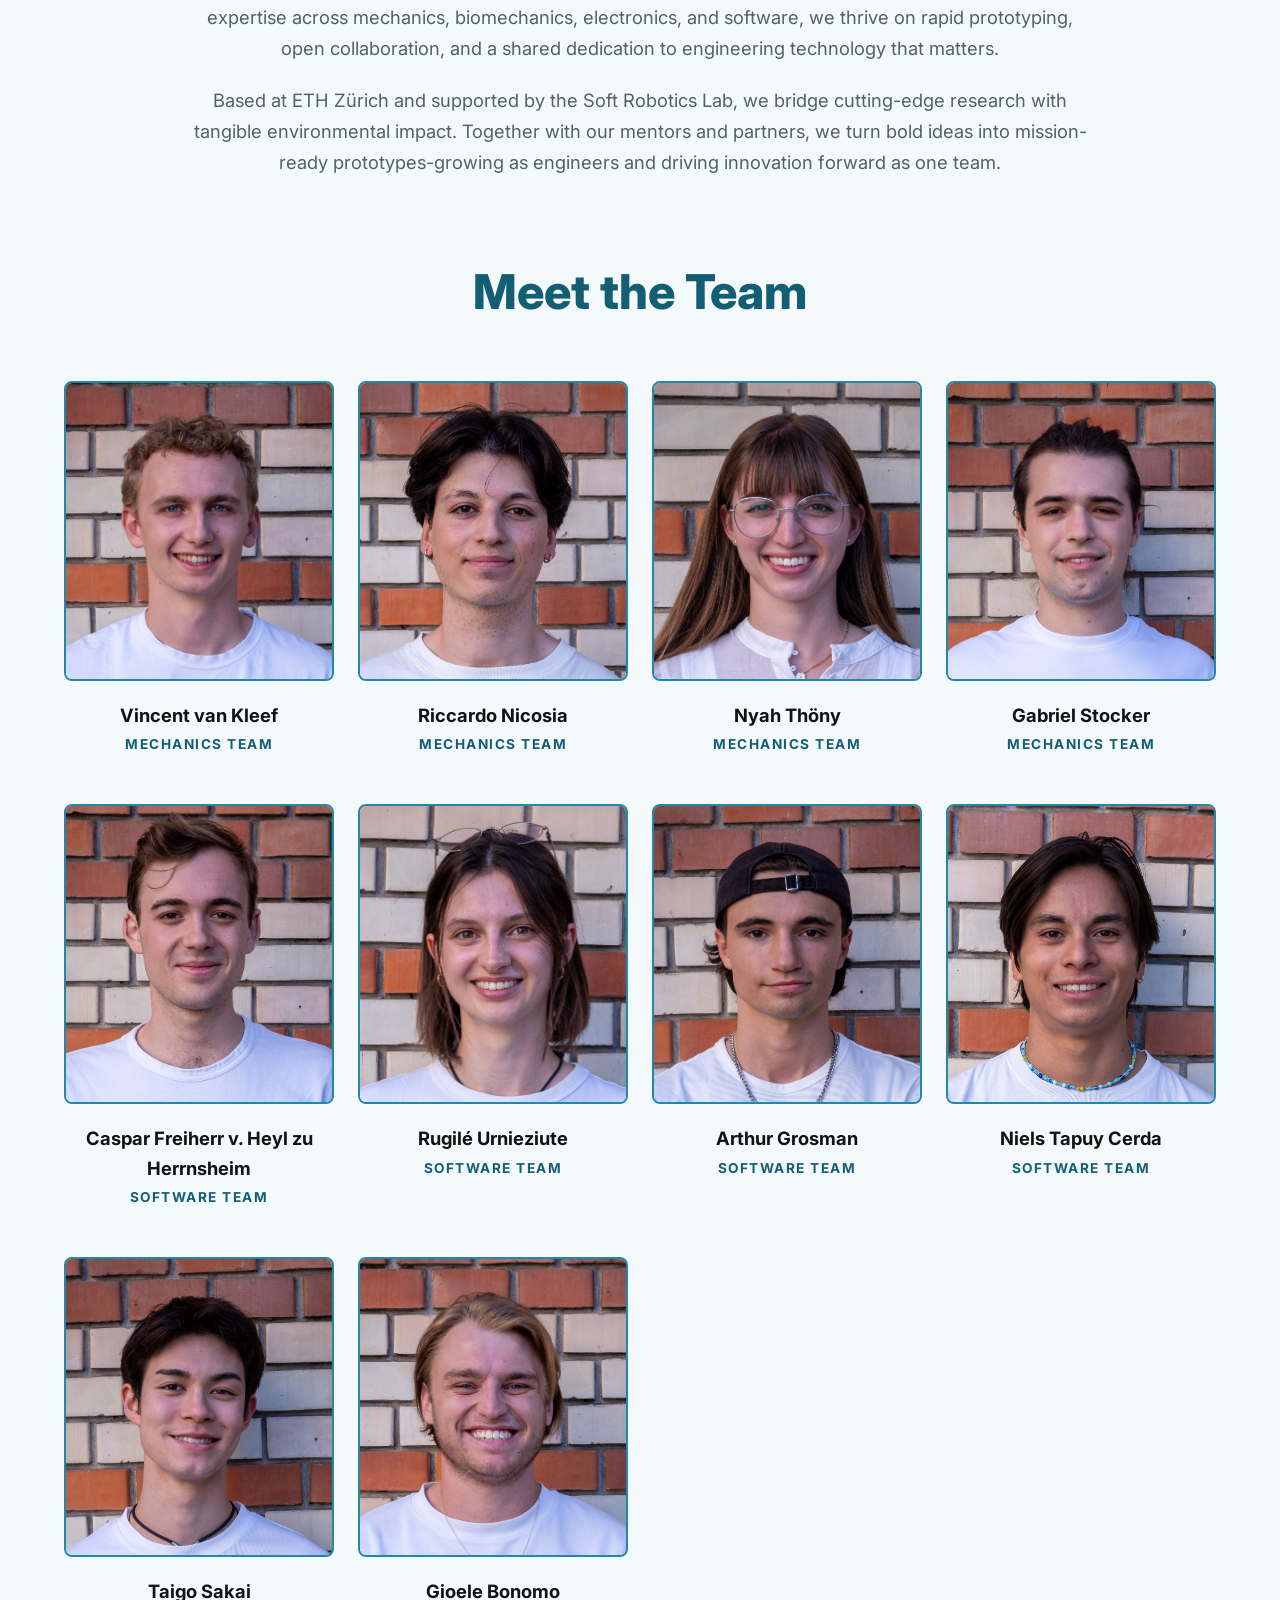
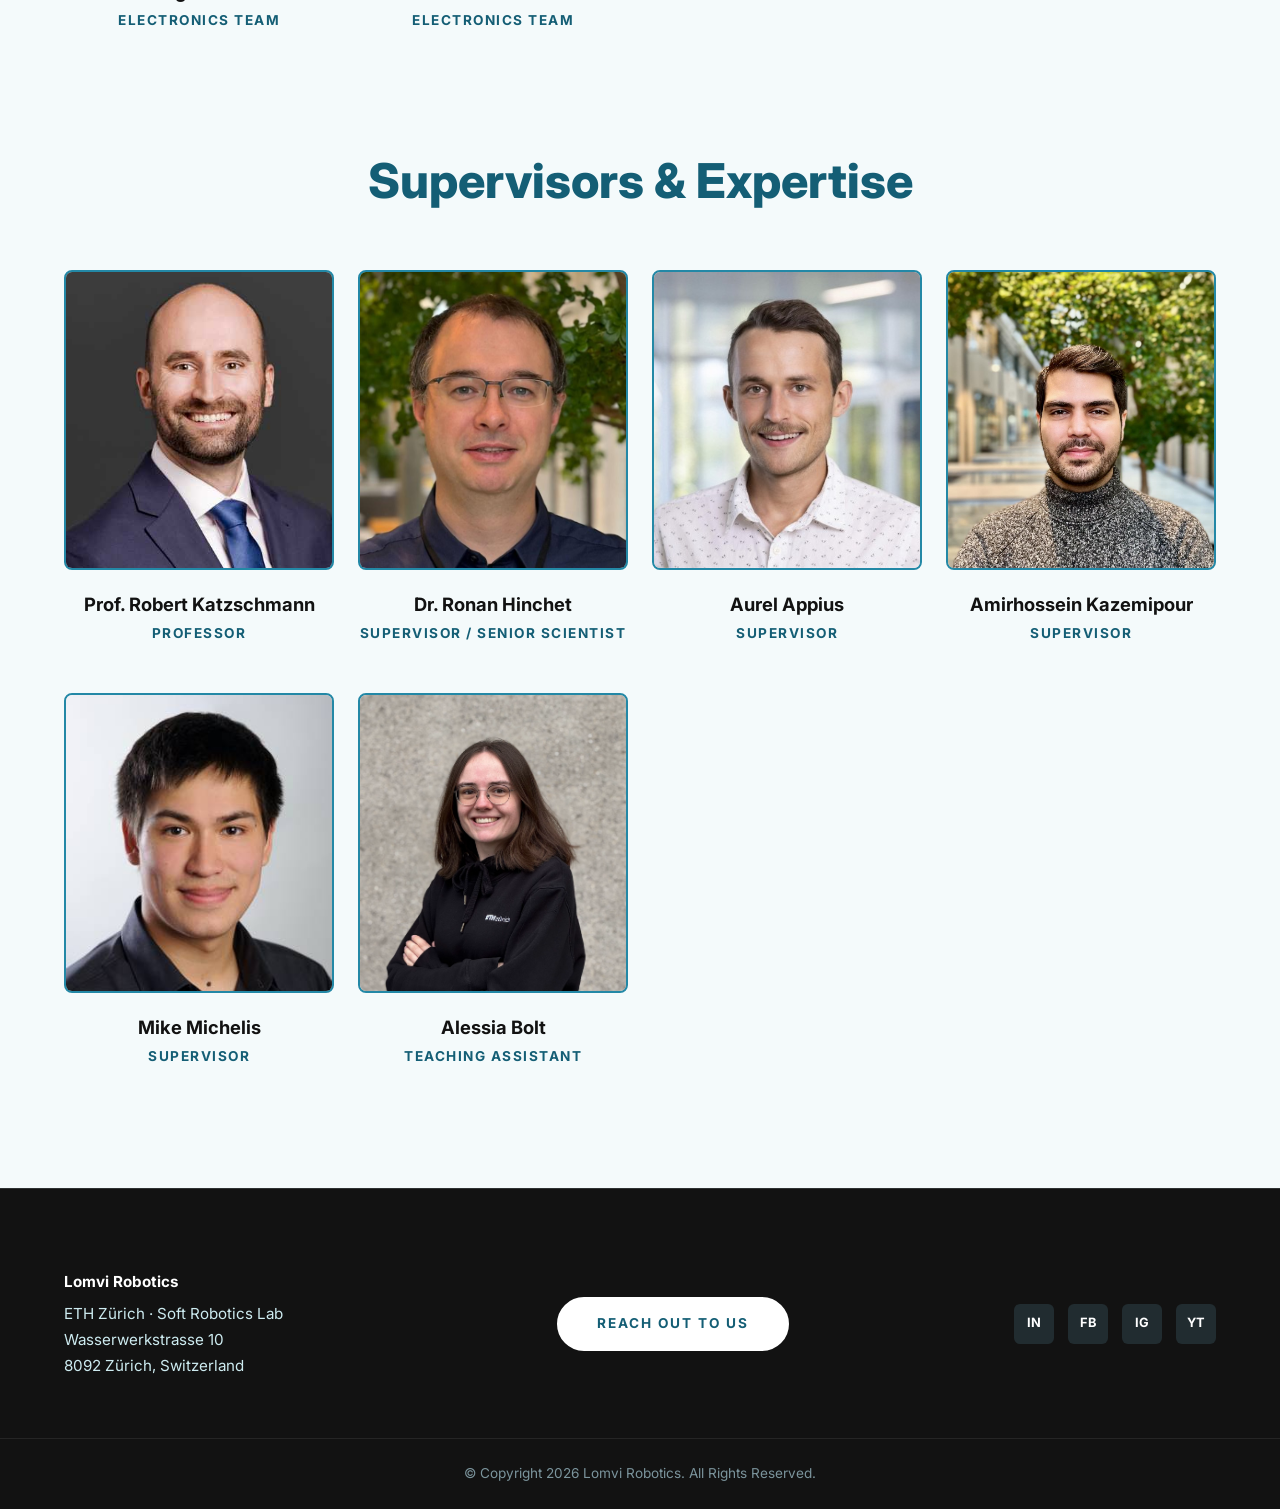
==== commit 86eb08fd: "moved portrait center of 2" ====
--- a/about/index.html
+++ b/about/index.html
@@ -281,7 +281,7 @@
         <!-- Supervisor 1 -->
         <div class="team-member">
           <div class="image-placeholder-frame">
-            <img src="/images/portraits/Katzschmann.jpg" alt="Prof. Robert Katzschmann" onerror="this.style.display='none';">
+            <img src="/images/portraits/Katzschmann.jpg" alt="Prof. Robert Katzschmann" style="object-position: center 20%;" onerror="this.style.display='none';">
           </div>
           <div class="team-member-name">Prof. Robert Katzschmann</div>
           <div class="team-member-role">Professor</div>
@@ -317,7 +317,7 @@
         <!-- Supervisor 5 -->
         <div class="team-member">
           <div class="image-placeholder-frame">
-            <img src="/images/portraits/Michelis.jpg" alt="Mike Michelis" onerror="this.style.display='none';">
+            <img src="/images/portraits/Michelis.jpg" alt="Mike Michelis" style="object-position: center 10%;" onerror="this.style.display='none';">
           </div>
           <div class="team-member-name">Mike Michelis</div>
           <div class="team-member-role">Supervisor</div>
--- a/style.css
+++ b/style.css
@@ -696,7 +696,6 @@
 }
 
 @media (max-width: 600px) {
-  .image-placeholder-frame,
   .about-hero .image-placeholder-frame,
   .collab-hero .image-placeholder-frame {
     height: 260px !important;
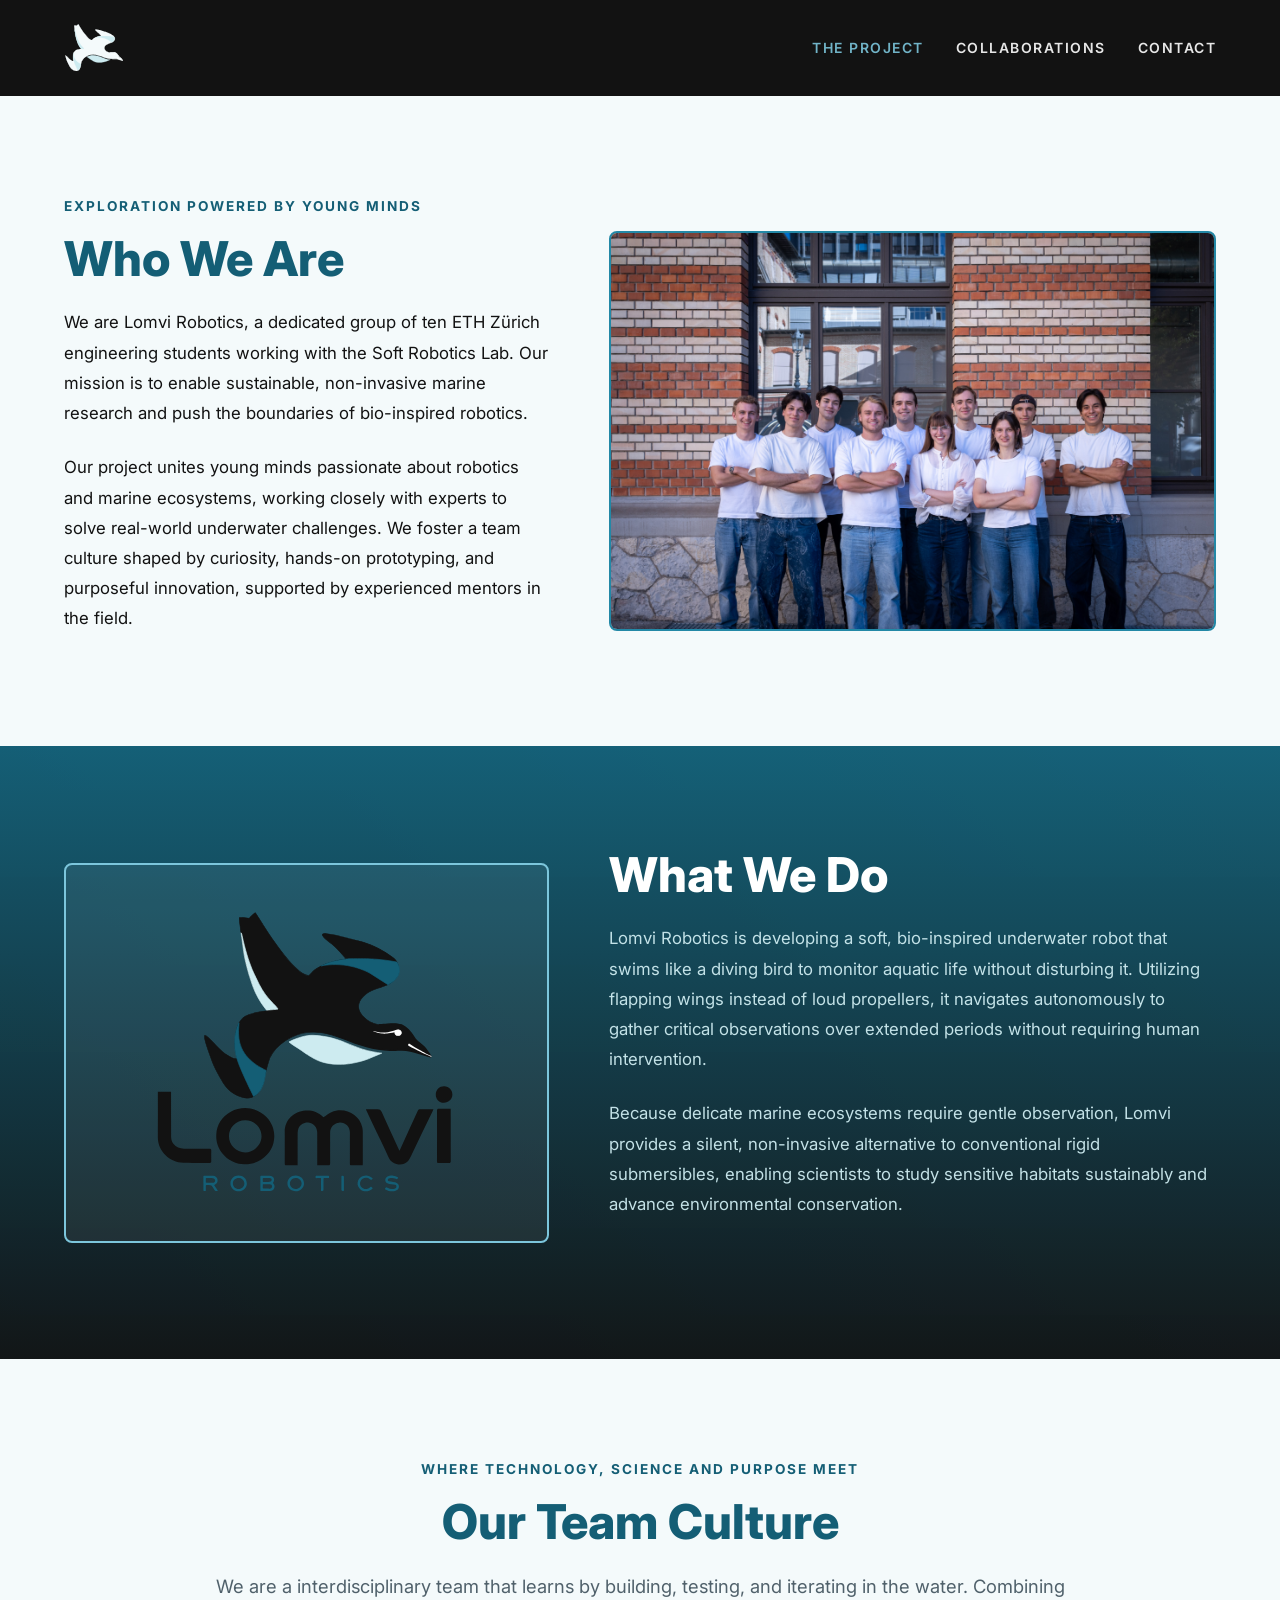
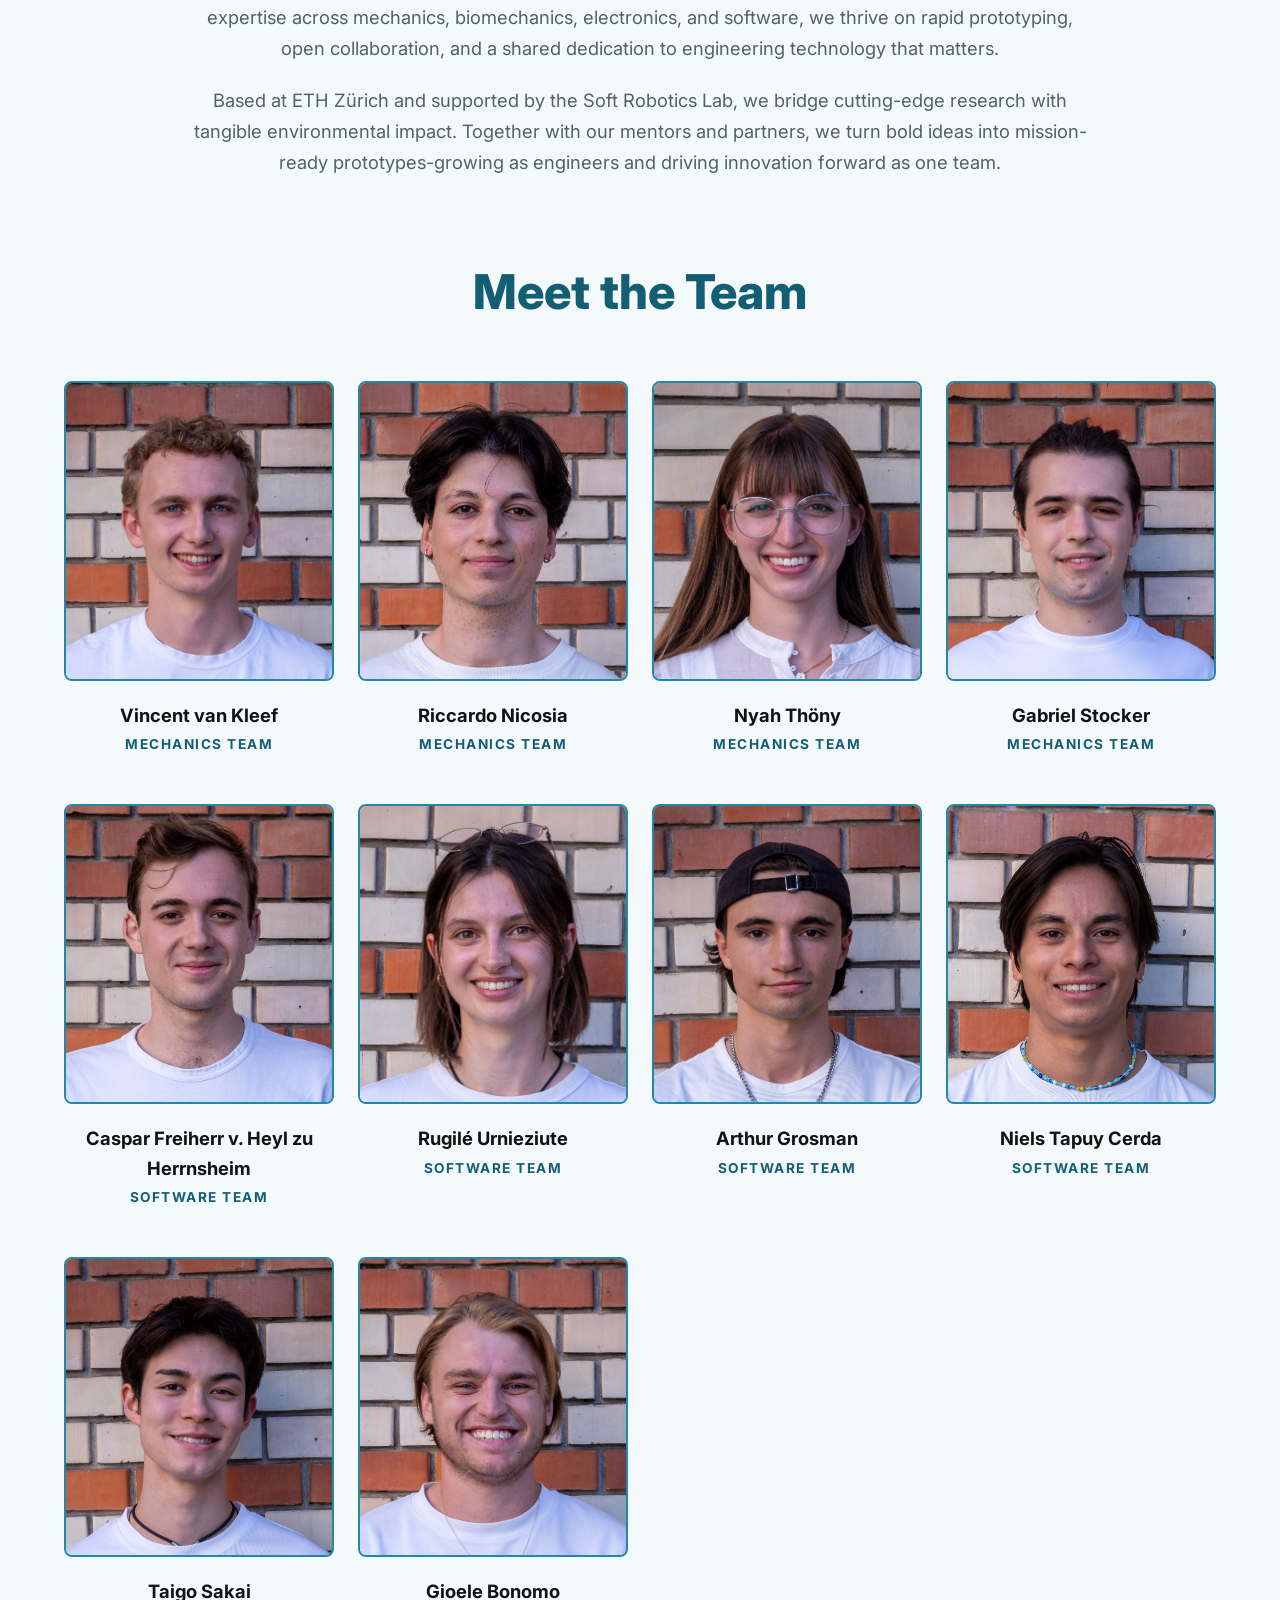
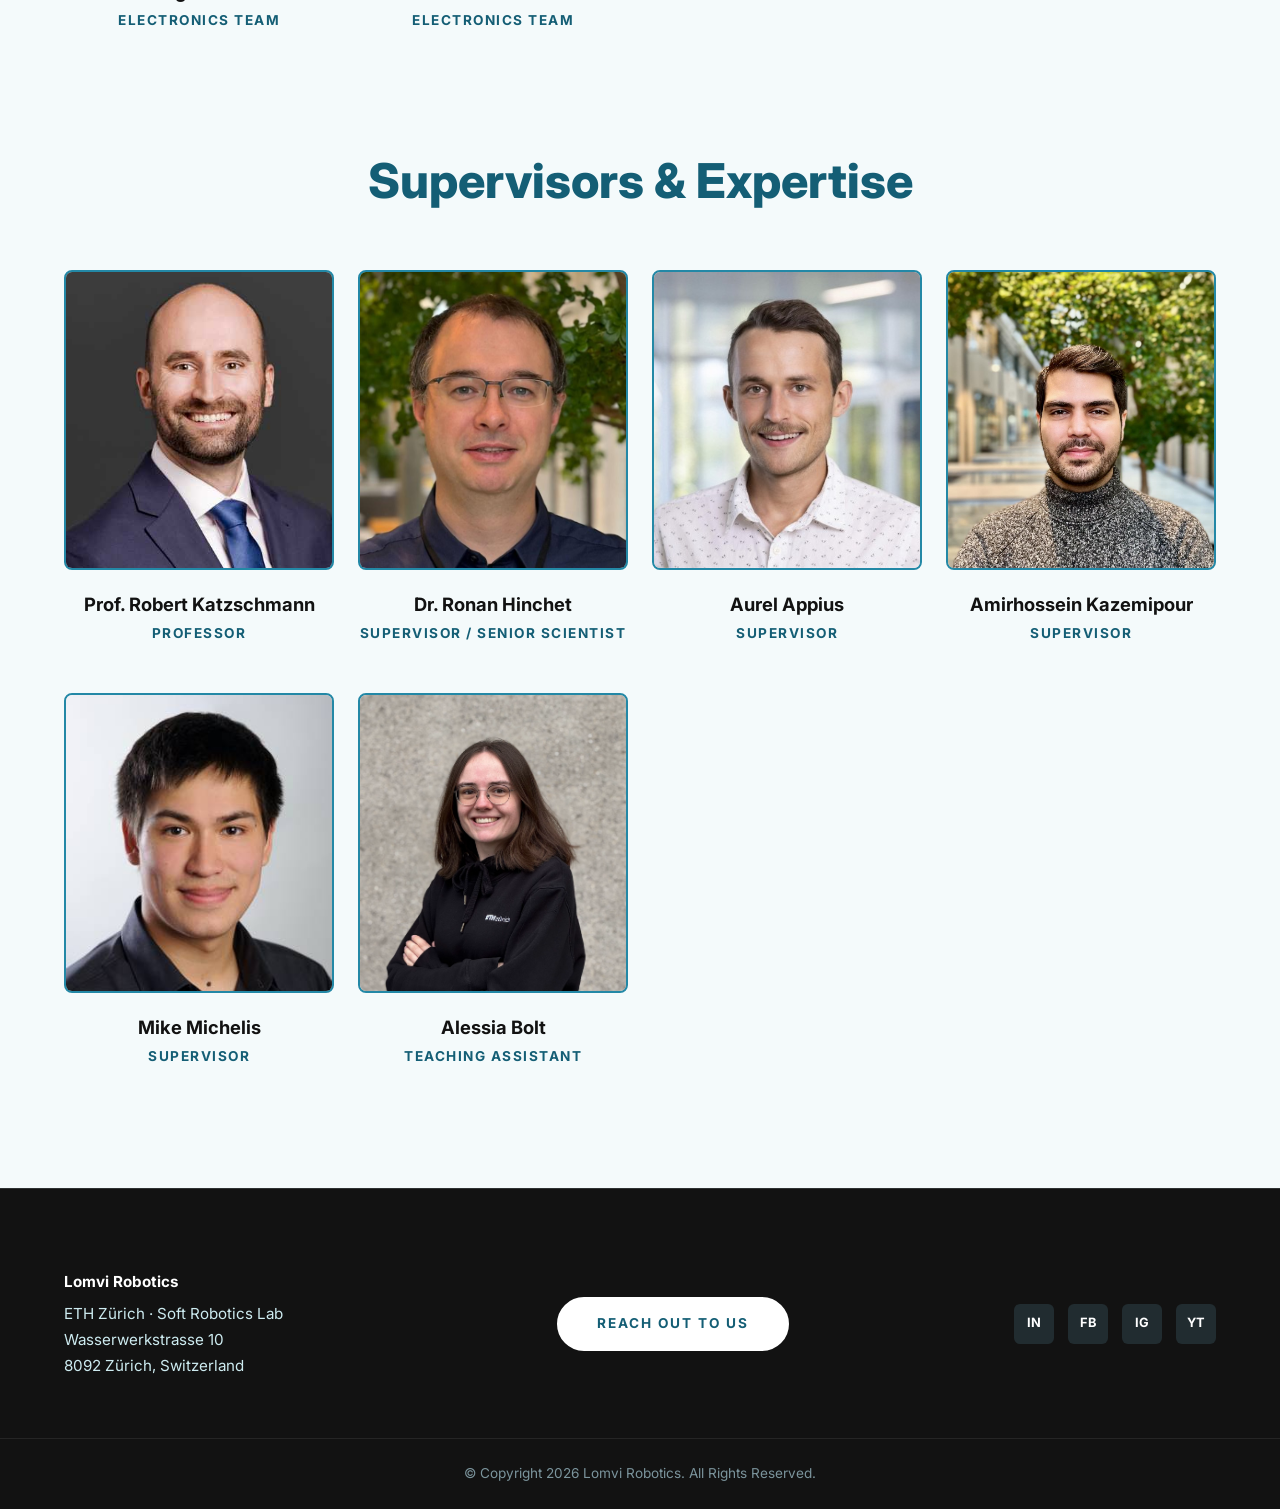
==== commit 09a83b7d: "lomvi logo no cutoff" ====
--- a/about/index.html
+++ b/about/index.html
@@ -142,7 +142,7 @@
     <div class="container split-layout">
       <div class="showcase-media-col">
         <div class="image-placeholder-frame" style="background: rgba(255,255,255,0.06); border-color: var(--color-akzent-light); position: relative; overflow: hidden; display: flex; align-items: center; justify-content: center; height: 380px; width: 100%;">
-          <img src="/images/logo_text_bottom.svg" alt="Lomvi Robotics" style="position: static; width: 85%; height: auto; object-fit: contain; display: block;">
+          <img src="/images/logo_text_bottom.svg" alt="Lomvi Robotics" style="position: static; max-width: 85%; max-height: 85%; width: auto; height: auto; object-fit: contain; display: block;">
         </div>
       </div>
       <div class="showcase-text-col">
--- a/style.css
+++ b/style.css
@@ -693,6 +693,10 @@
     padding: 12px 0;
     border-top: 1px solid rgba(255, 255, 255, 0.08);
   }
+
+   header {
+    background: var(--color-korper);
+  }
 }
 
 @media (max-width: 600px) {
@@ -705,4 +709,28 @@
     grid-template-columns: 1fr;
     padding: 0 24px;
   }
+
+  .team-member .image-placeholder-frame {
+    height: 400px;
+  }
+
+  .team-member .image-placeholder-frame img {
+    object-position: center 25%;
+  }
+
+  .team-member .image-placeholder-frame img[src*="Katzschmann"] {
+    object-position: center 45%;
+  }
+
+  .team-member .image-placeholder-frame img[src*="Michelis"] {
+    object-position: center 30%;
+  }
+
+  .email-address-link {
+    font-size: 0.8rem;
+    word-break: normal;
+    overflow-wrap: normal;
+    flex-wrap: wrap;
+    justify-content: center;
+  }
 }
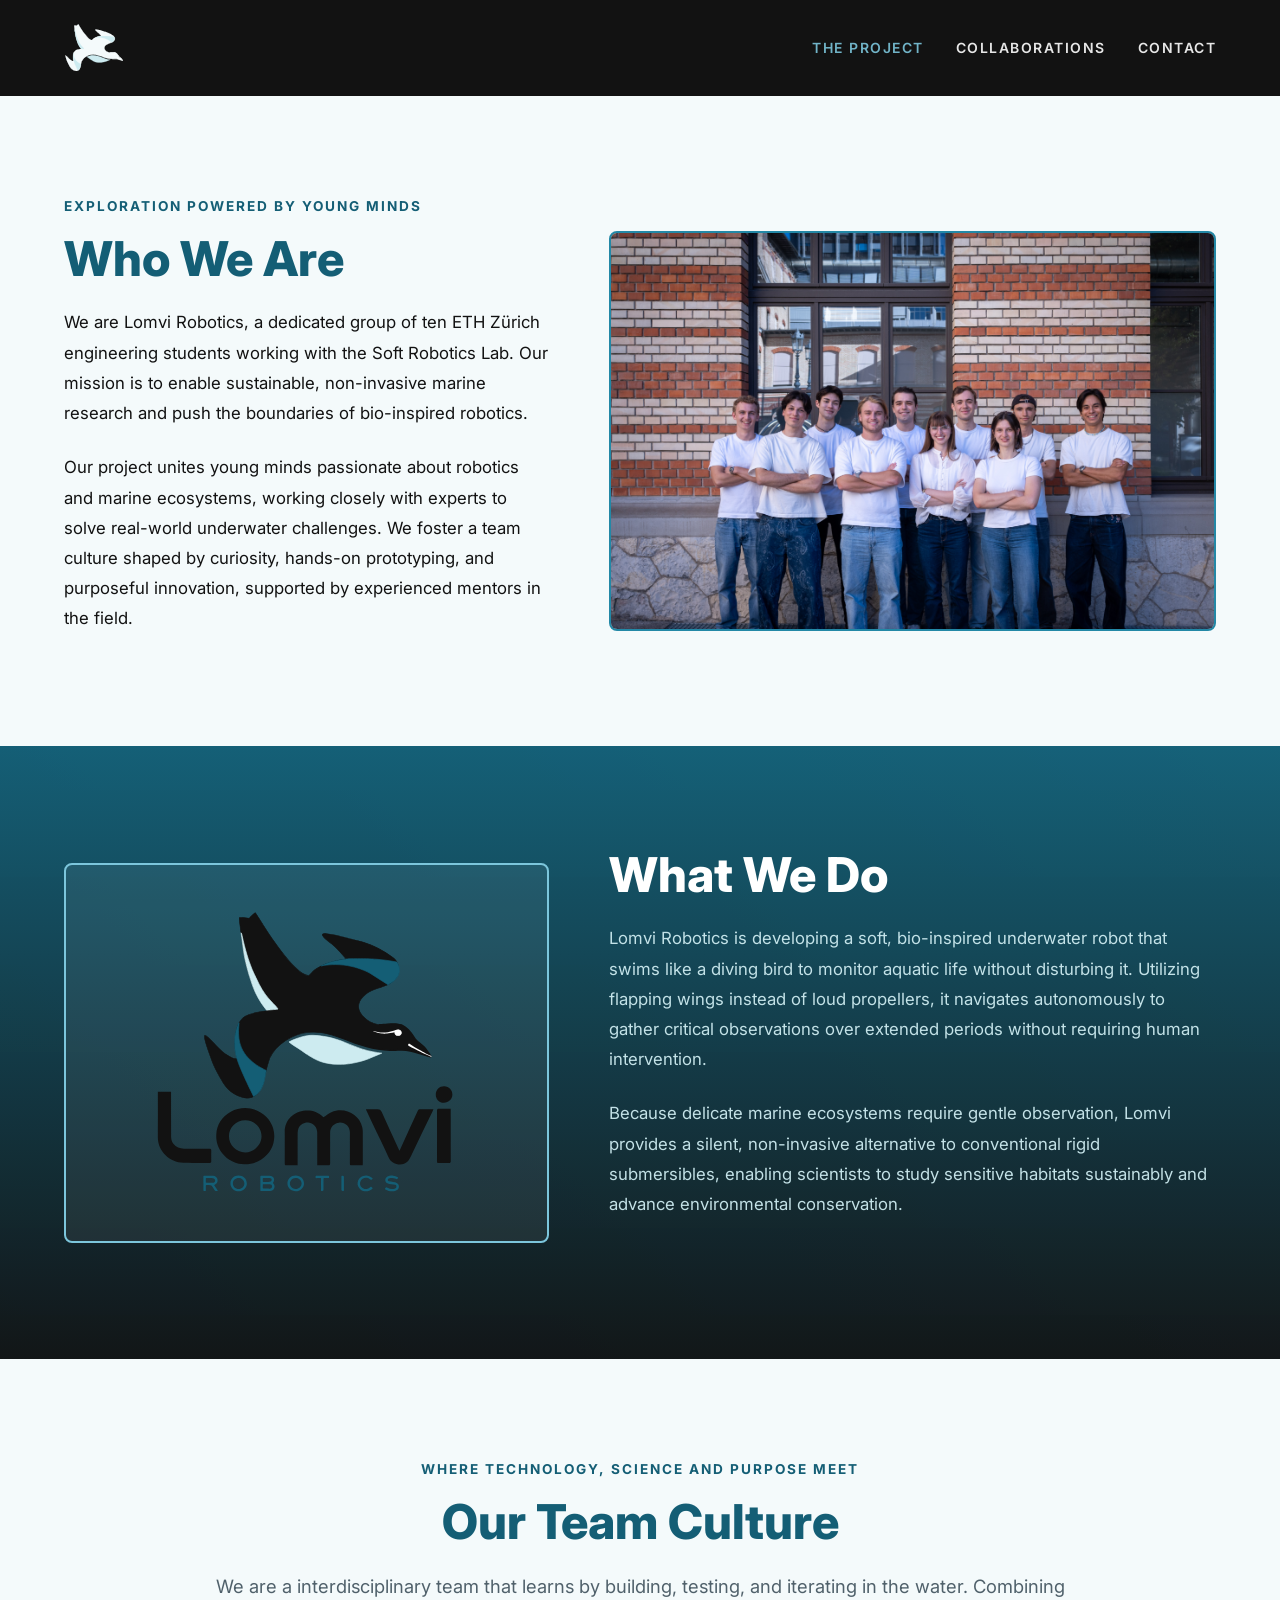
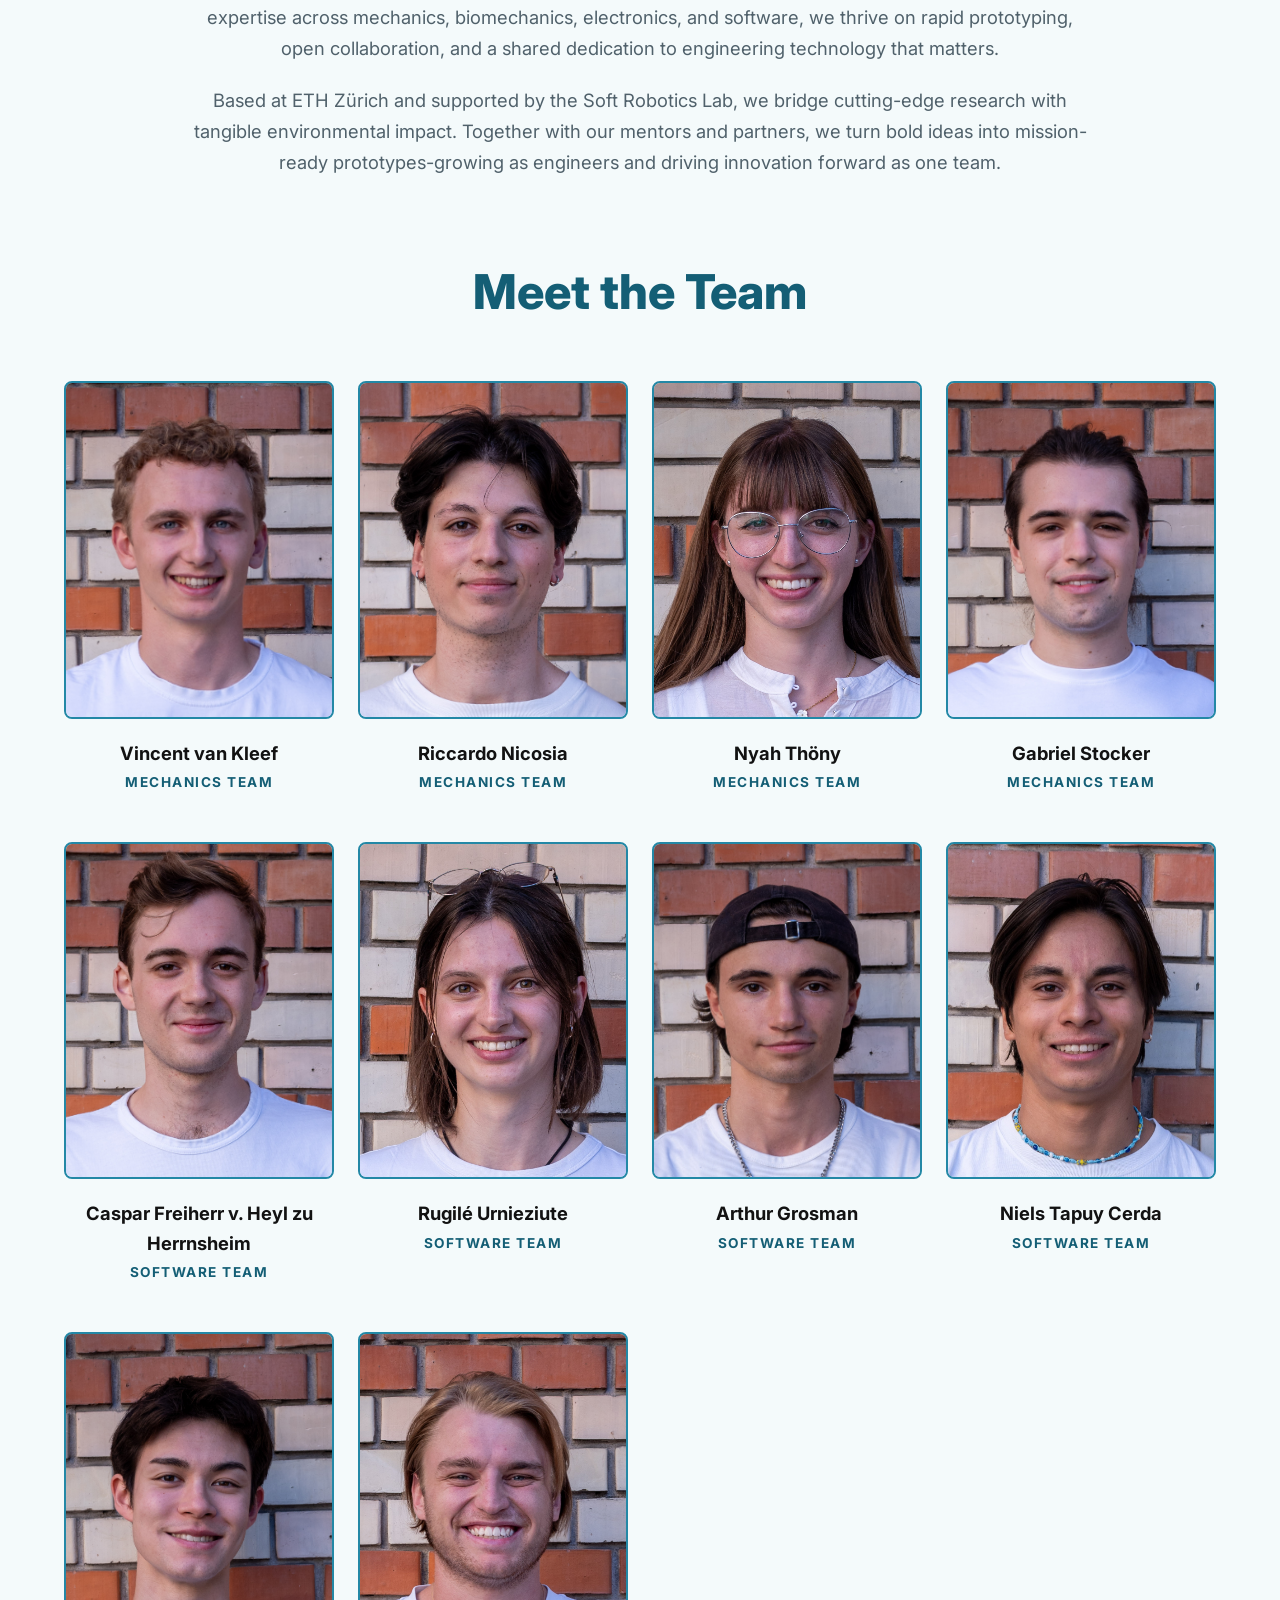
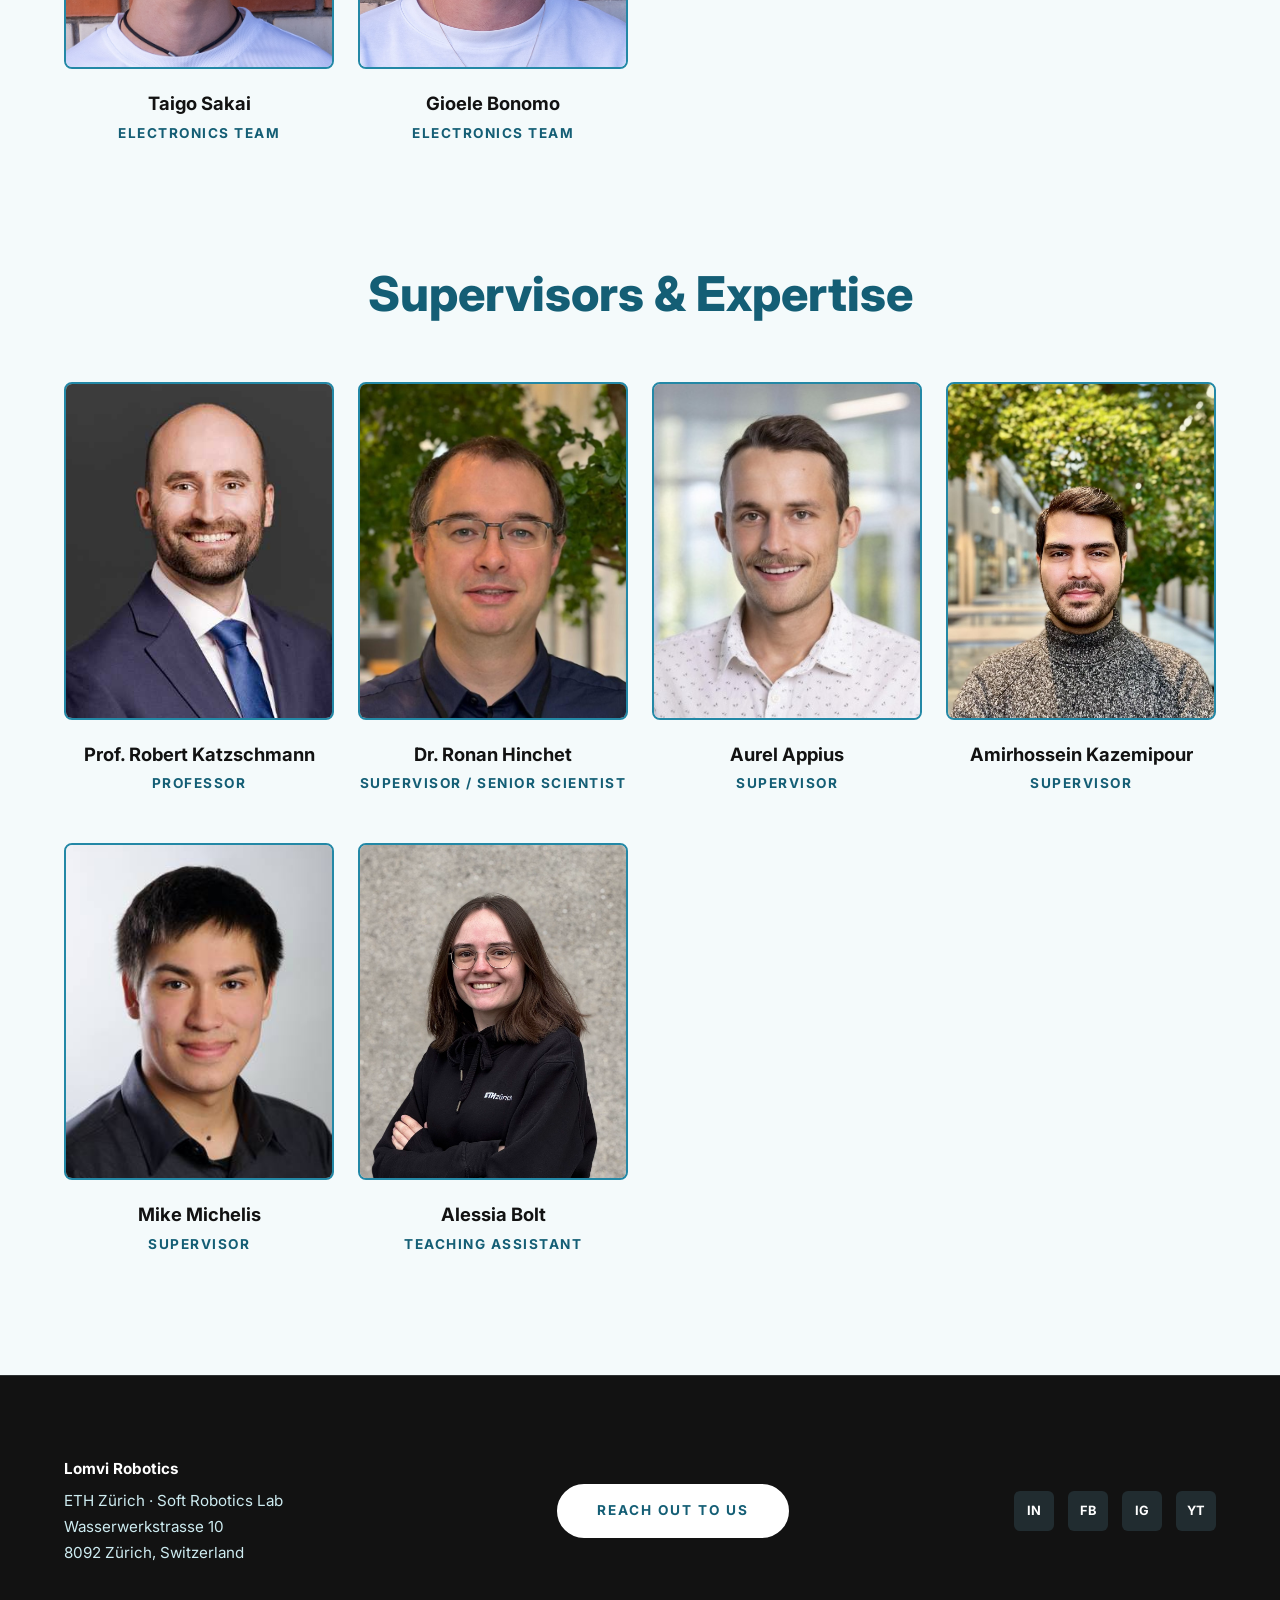
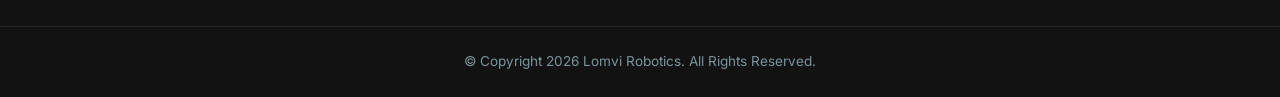
==== commit 41735740: "portrait fix test 1" ====
--- a/about/index.html
+++ b/about/index.html
@@ -56,12 +56,17 @@
     
     /* Adapted placeholders to Bauch (#CDEBF0) tinted fills */
     .team-member .image-placeholder-frame {
-      height: 300px;
+      aspect-ratio: 4 / 5;
+      height: auto;
       margin-bottom: 20px;
       border-radius: var(--border-radius);
       background-color: var(--color-bauch); /* Bauch: tinted fills */
       border: 2px solid var(--color-akzent); /* Akzent: shapes/labels */
       color: var(--color-akzent-deep);
+    }
+
+    .team-member .image-placeholder-frame img {
+      object-position: center top;
     }
     
     .team-member-name {
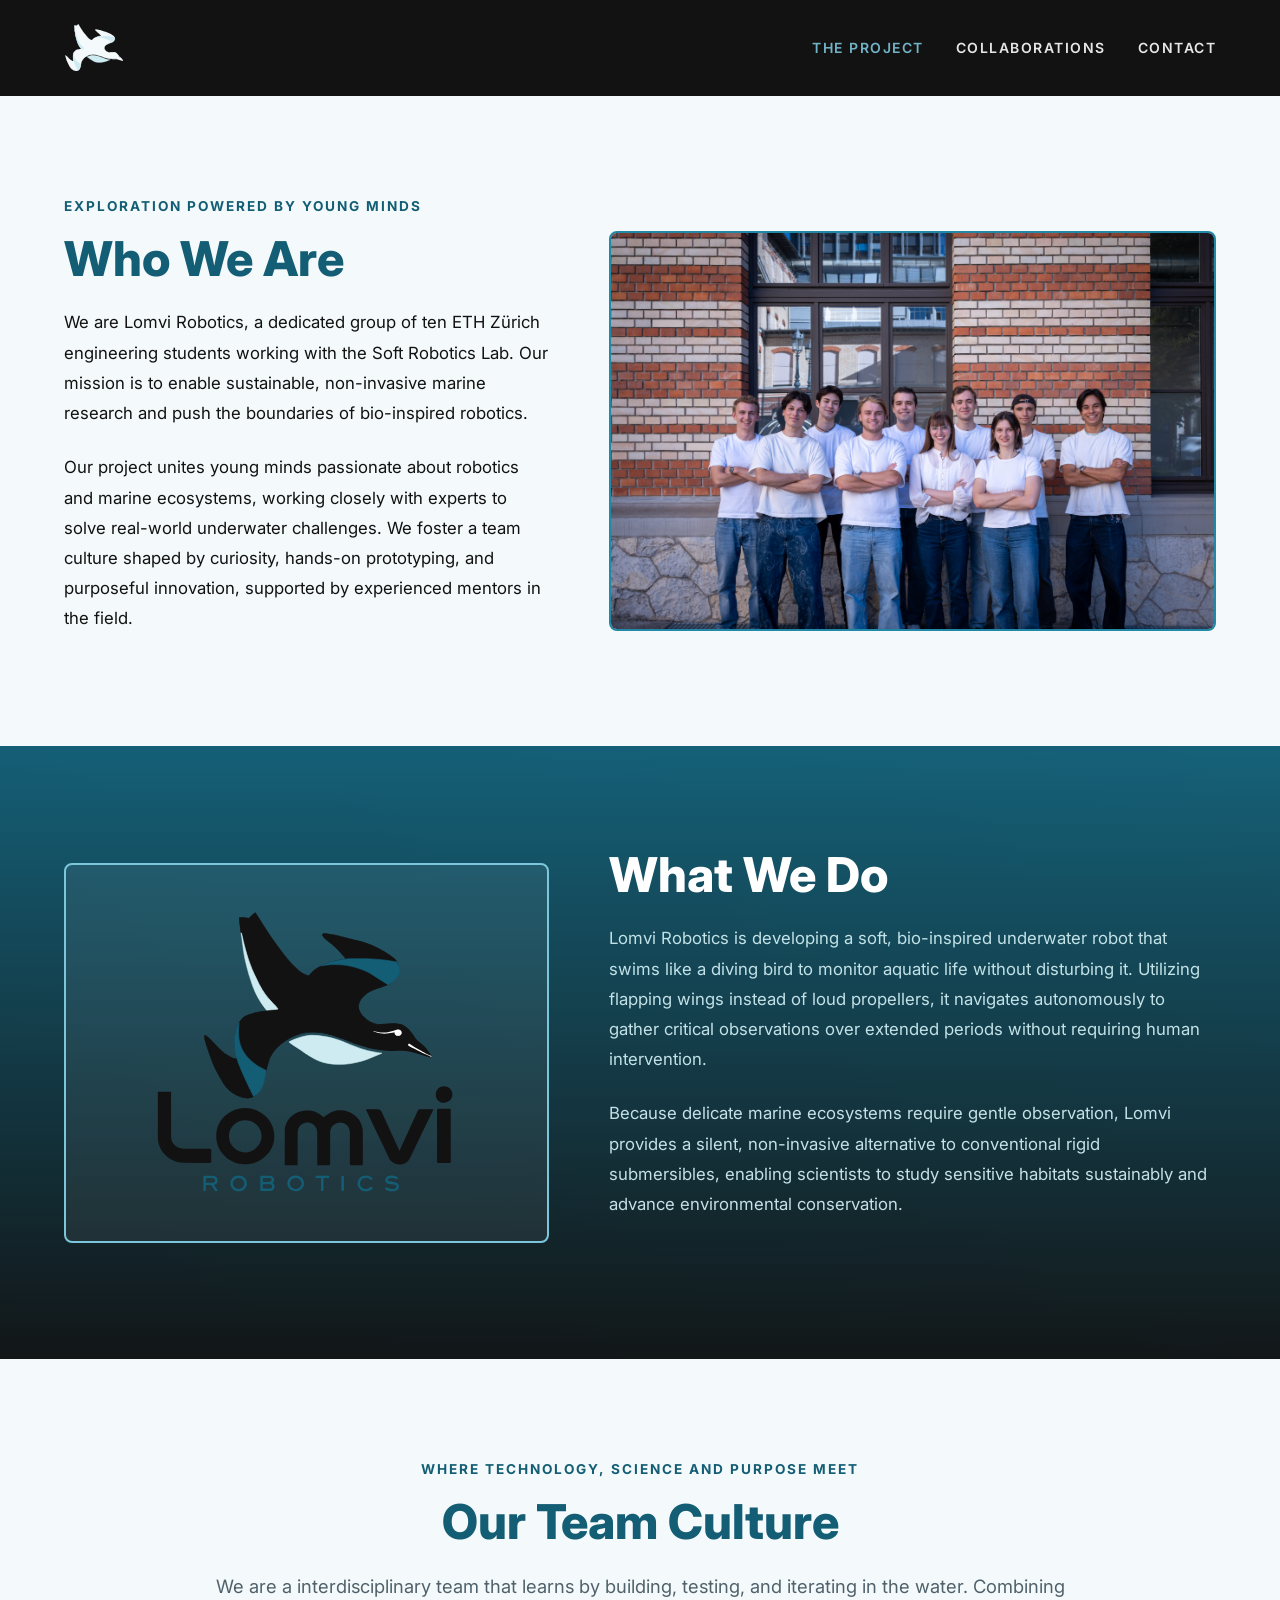
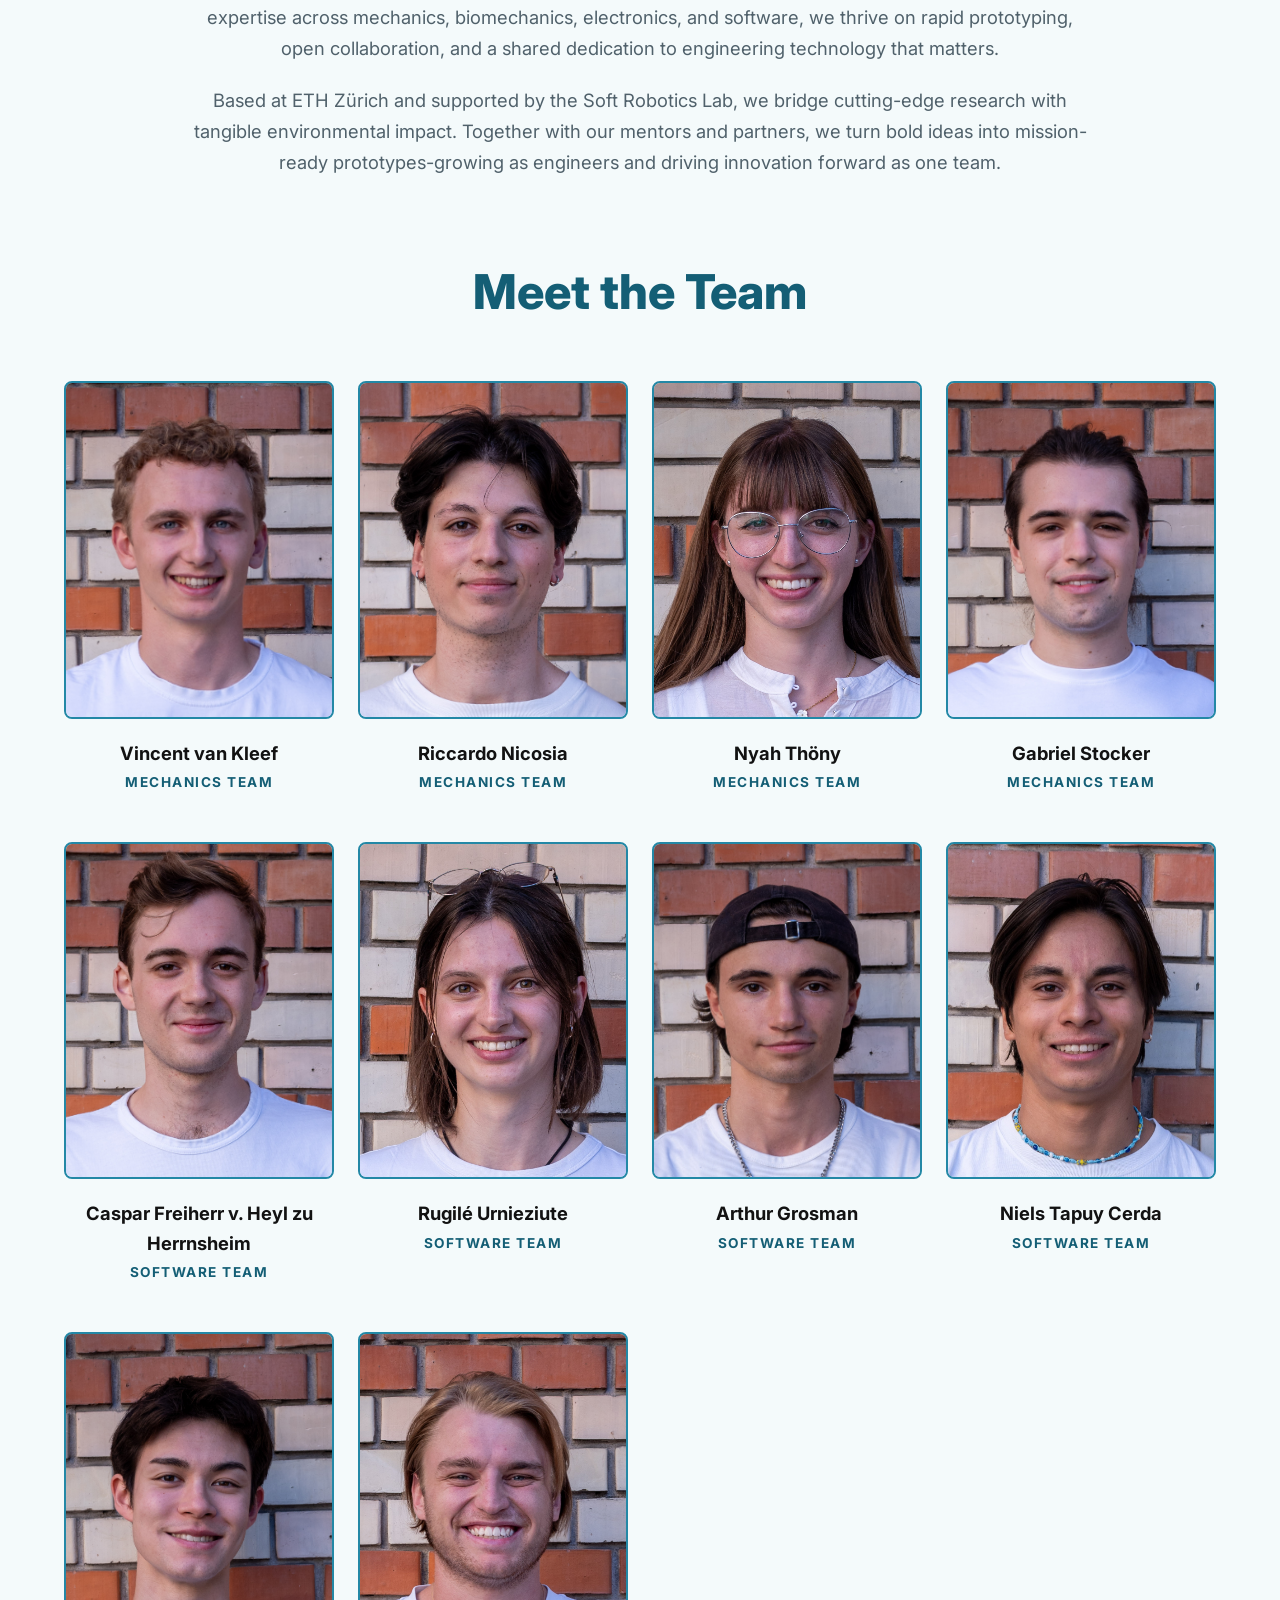
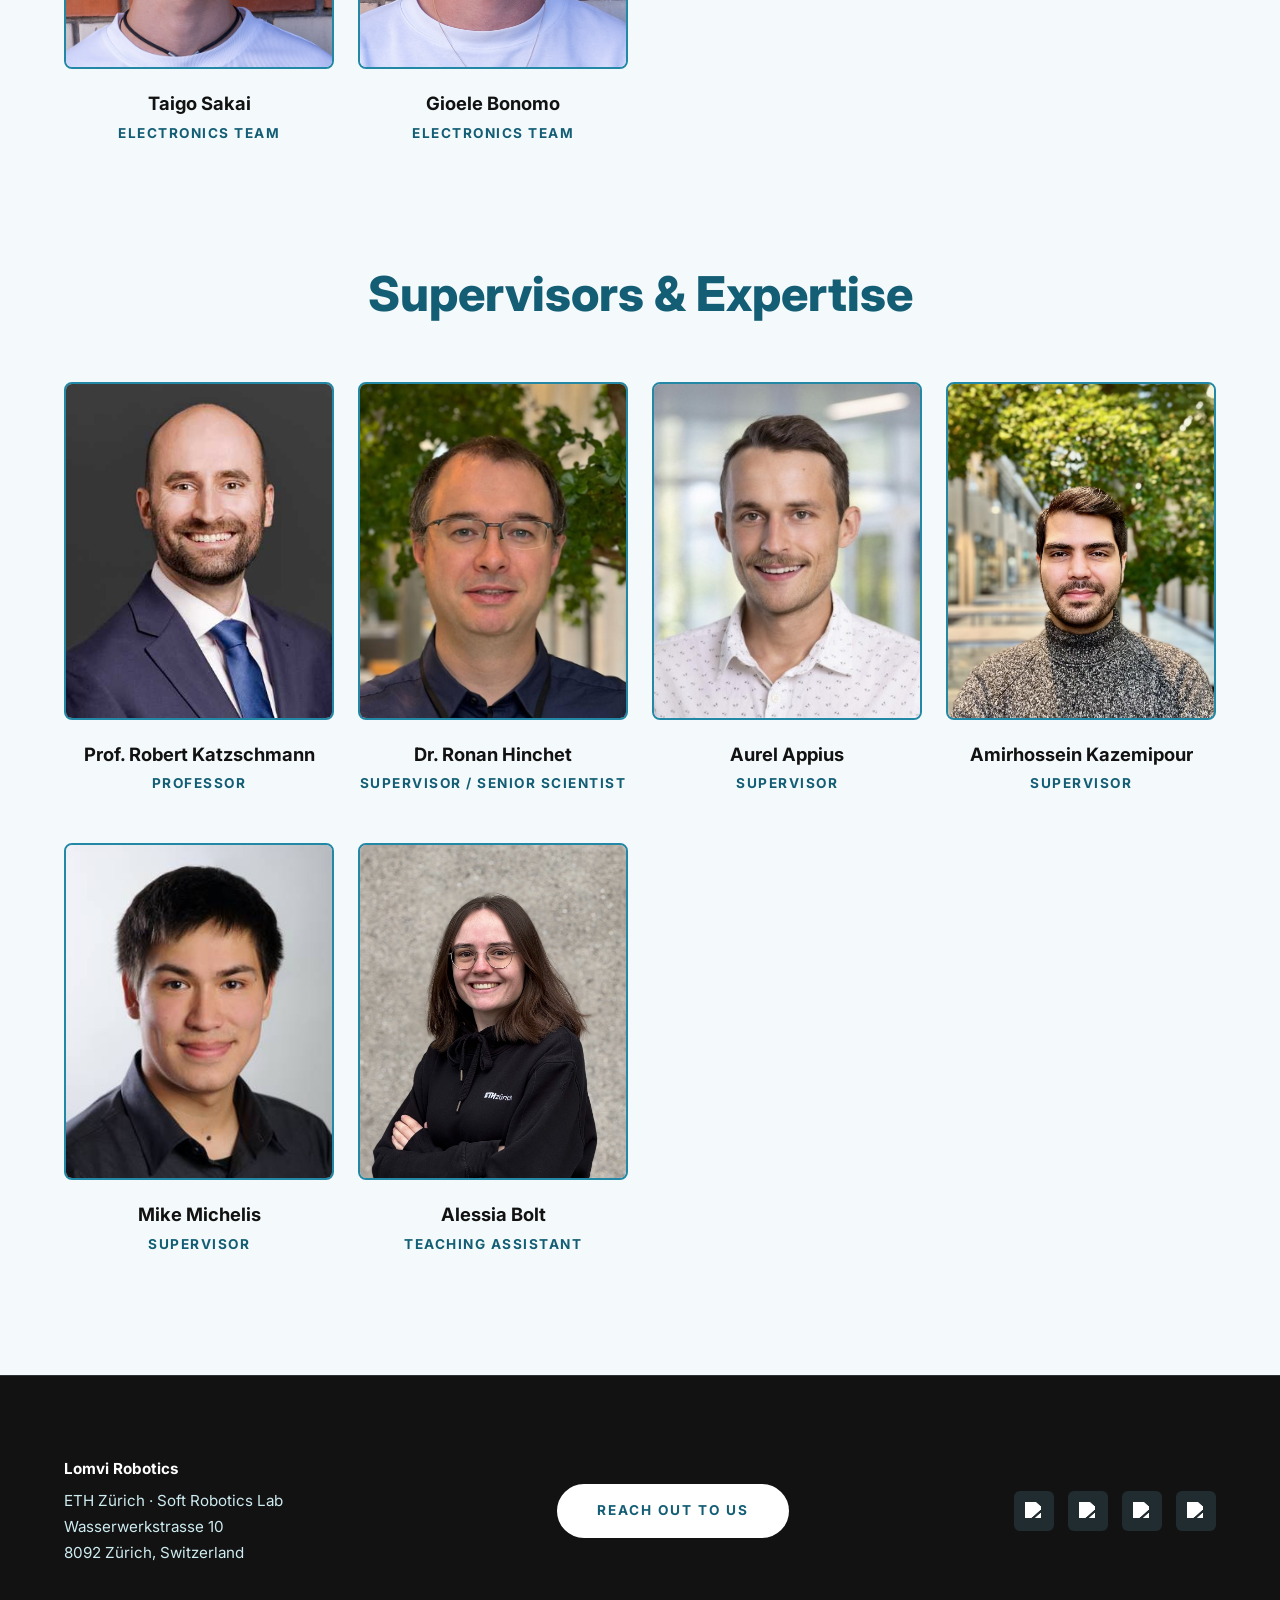
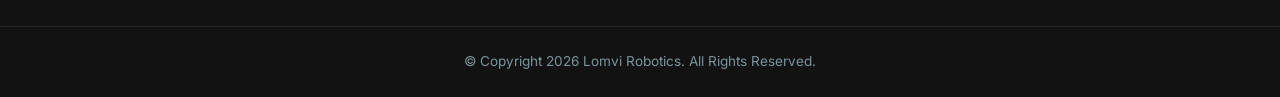
==== commit 441a9aed: "added icons to other pages" ====
--- a/about/index.html
+++ b/about/index.html
@@ -353,10 +353,18 @@
         <a href="/contact" class="btn btn-white">Reach Out To Us</a>
       </div>
       <div class="social-links">
-        <a href="https://www.linkedin.com/company/lomvi-robotics" class="social-icon-btn" aria-label="LinkedIn">IN</a>
-        <a href="https://www.facebook.com/profile.php?id=61594476253714" class="social-icon-btn" aria-label="Facebook">FB</a>
-        <a href="https://www.instagram.com/lomvi.robotics/" class="social-icon-btn" aria-label="Instagram">IG</a>
-        <a href="https://www.youtube.com/@lomvi-robotics" class="social-icon-btn" aria-label="YouTube">YT</a>
+        <a href="https://www.linkedin.com/company/lomvi-robotics" class="social-icon-btn" aria-label="LinkedIn">
+          <img src="images/icons/linkedin.svg" alt="LinkedIn">
+        </a>
+        <a href="https://www.facebook.com/profile.php?id=61594476253714" class="social-icon-btn" aria-label="Facebook">
+          <img src="images/icons/facebook.svg" alt="Facebook">
+        </a>
+        <a href="https://www.instagram.com/lomvi.robotics/" class="social-icon-btn" aria-label="Instagram">
+          <img src="images/icons/instagram.svg" alt="Instagram">
+        </a>
+        <a href="https://www.youtube.com/@lomvi-robotics" class="social-icon-btn" aria-label="YouTube">
+          <img src="images/icons/youtube.svg" alt="YouTube">
+        </a>
       </div>
     </div>
 
--- a/style.css
+++ b/style.css
@@ -642,6 +642,13 @@
   transform: translateY(-3px);
 }
 
+.social-icon-btn img {
+  width: 18px;
+  height: 18px;
+  display: block;
+  filter: brightness(0) invert(1);
+}
+
 .footer-bottom {
   border-top: 1px solid rgba(255, 255, 255, 0.08);
   padding: 24px 0;
@@ -697,35 +704,46 @@
    header {
     background: var(--color-korper);
   }
-}
-
-@media (max-width: 600px) {
-  .about-hero .image-placeholder-frame,
-  .collab-hero .image-placeholder-frame {
-    height: 260px !important;
-  }
 
   .cards-grid {
     grid-template-columns: 1fr;
     padding: 0 24px;
   }
 
-  .team-member .image-placeholder-frame {
-    height: 400px;
-  }
-
-  .team-member .image-placeholder-frame img {
-    object-position: center 25%;
-  }
-
-  .team-member .image-placeholder-frame img[src*="Katzschmann"] {
-    object-position: center 45%;
-  }
-
-  .team-member .image-placeholder-frame img[src*="Michelis"] {
-    object-position: center 30%;
-  }
-
+  .about-hero .image-placeholder-frame {
+    height: 260px !important;
+  }
+
+  .collab-hero .image-placeholder-frame {
+    aspect-ratio: unset;
+    height: auto;
+  }
+
+  .collab-hero .image-placeholder-frame img {
+    position: static;
+    width: 100%;
+    height: auto;
+    object-fit: unset;
+  }
+
+  .section-showcase .image-placeholder-frame {
+    height: auto;
+  }
+
+  .section-showcase .image-placeholder-frame img {
+    position: static;
+    width: 100%;
+    height: auto;
+    object-fit: unset;
+  }
+
+  .section-overview.container {
+    padding-left: 24px;
+    padding-right: 24px;
+  }
+}
+
+@media (max-width: 600px) {
   .email-address-link {
     font-size: 0.8rem;
     word-break: normal;
@@ -733,4 +751,6 @@
     flex-wrap: wrap;
     justify-content: center;
   }
-}+}
+
+
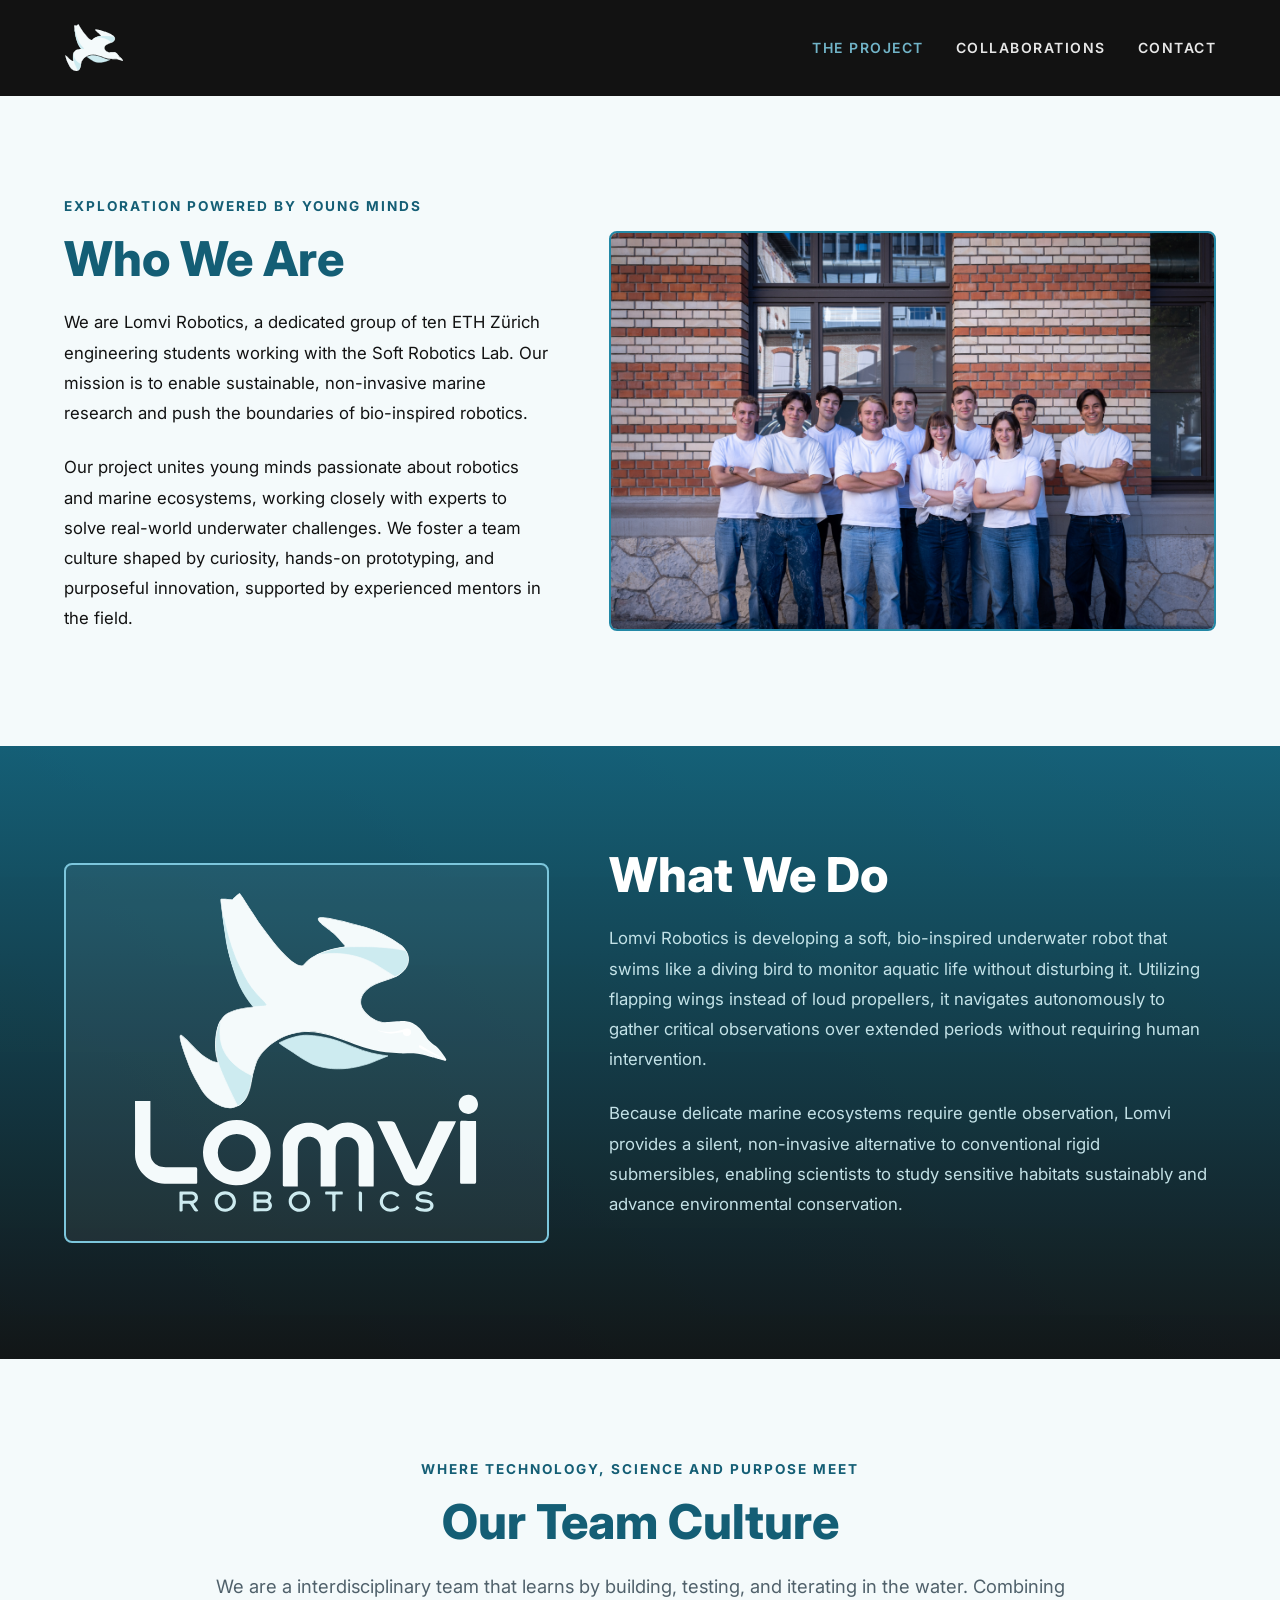
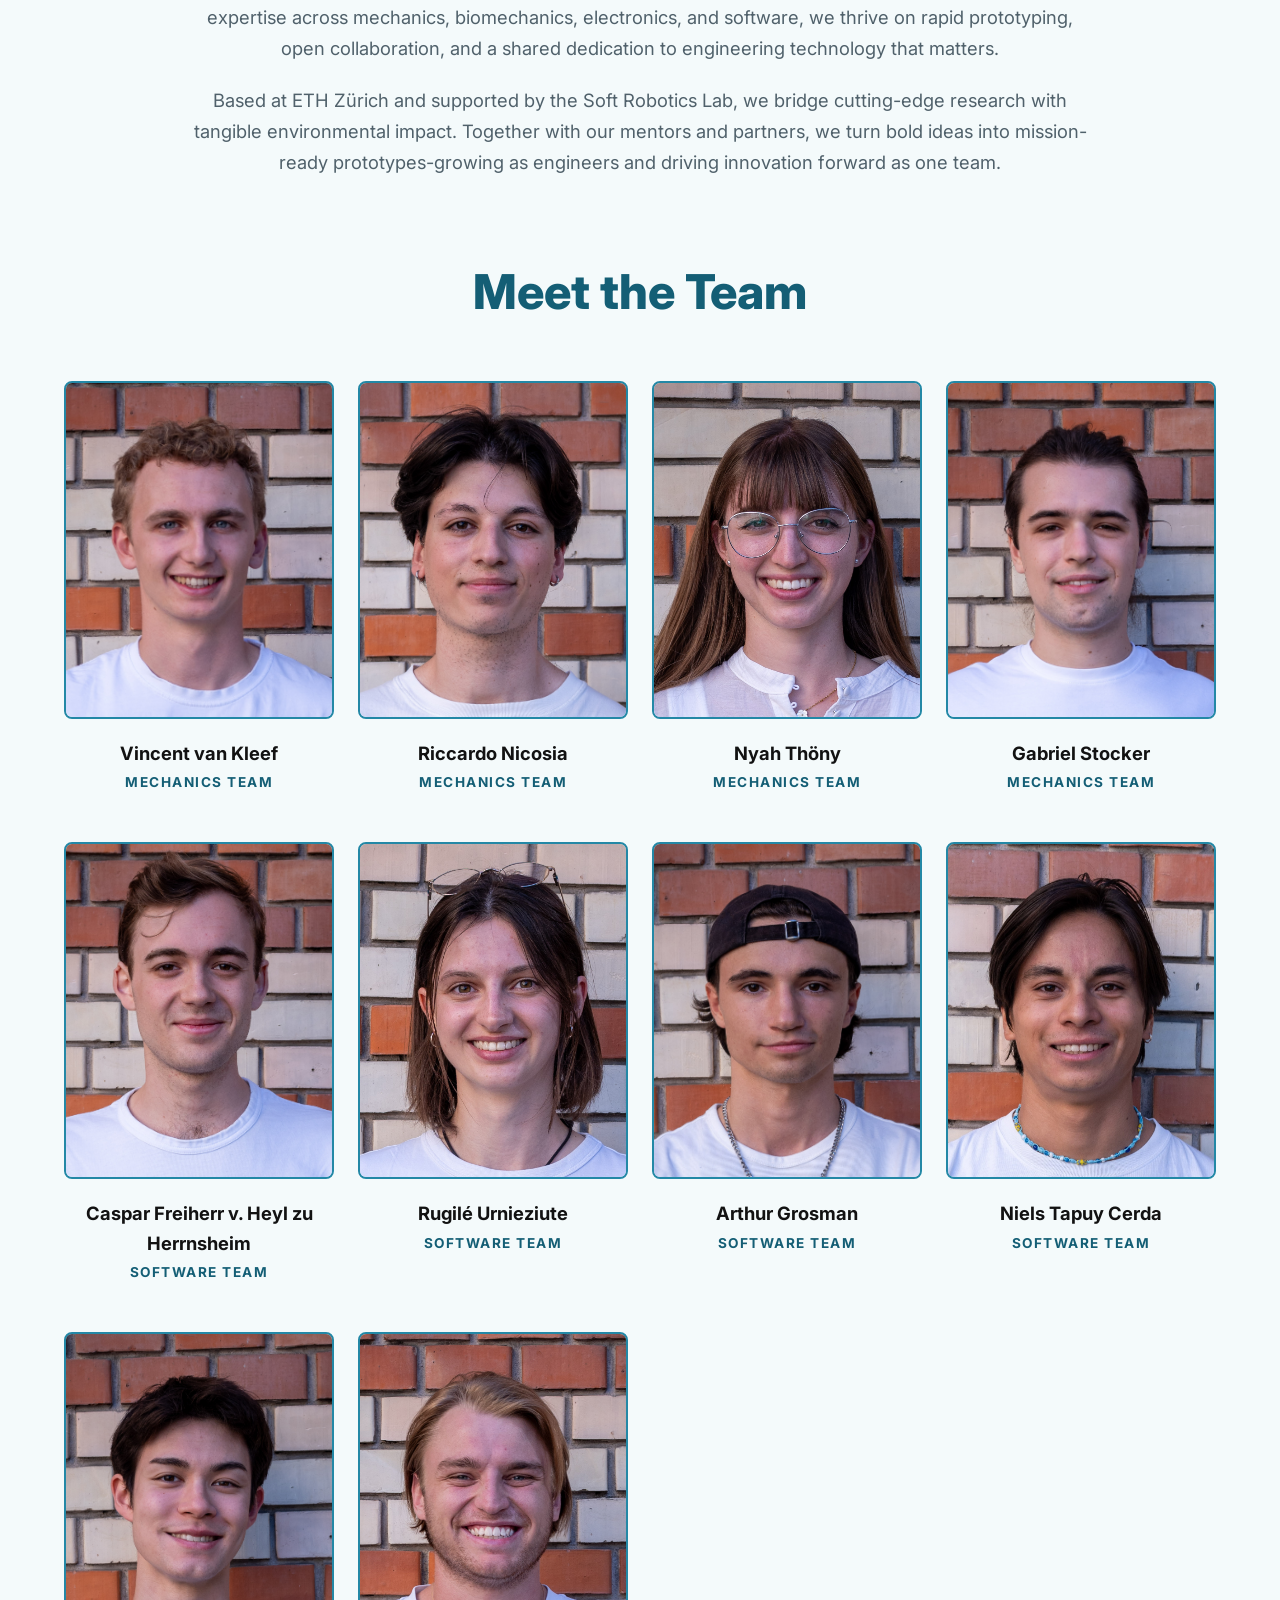
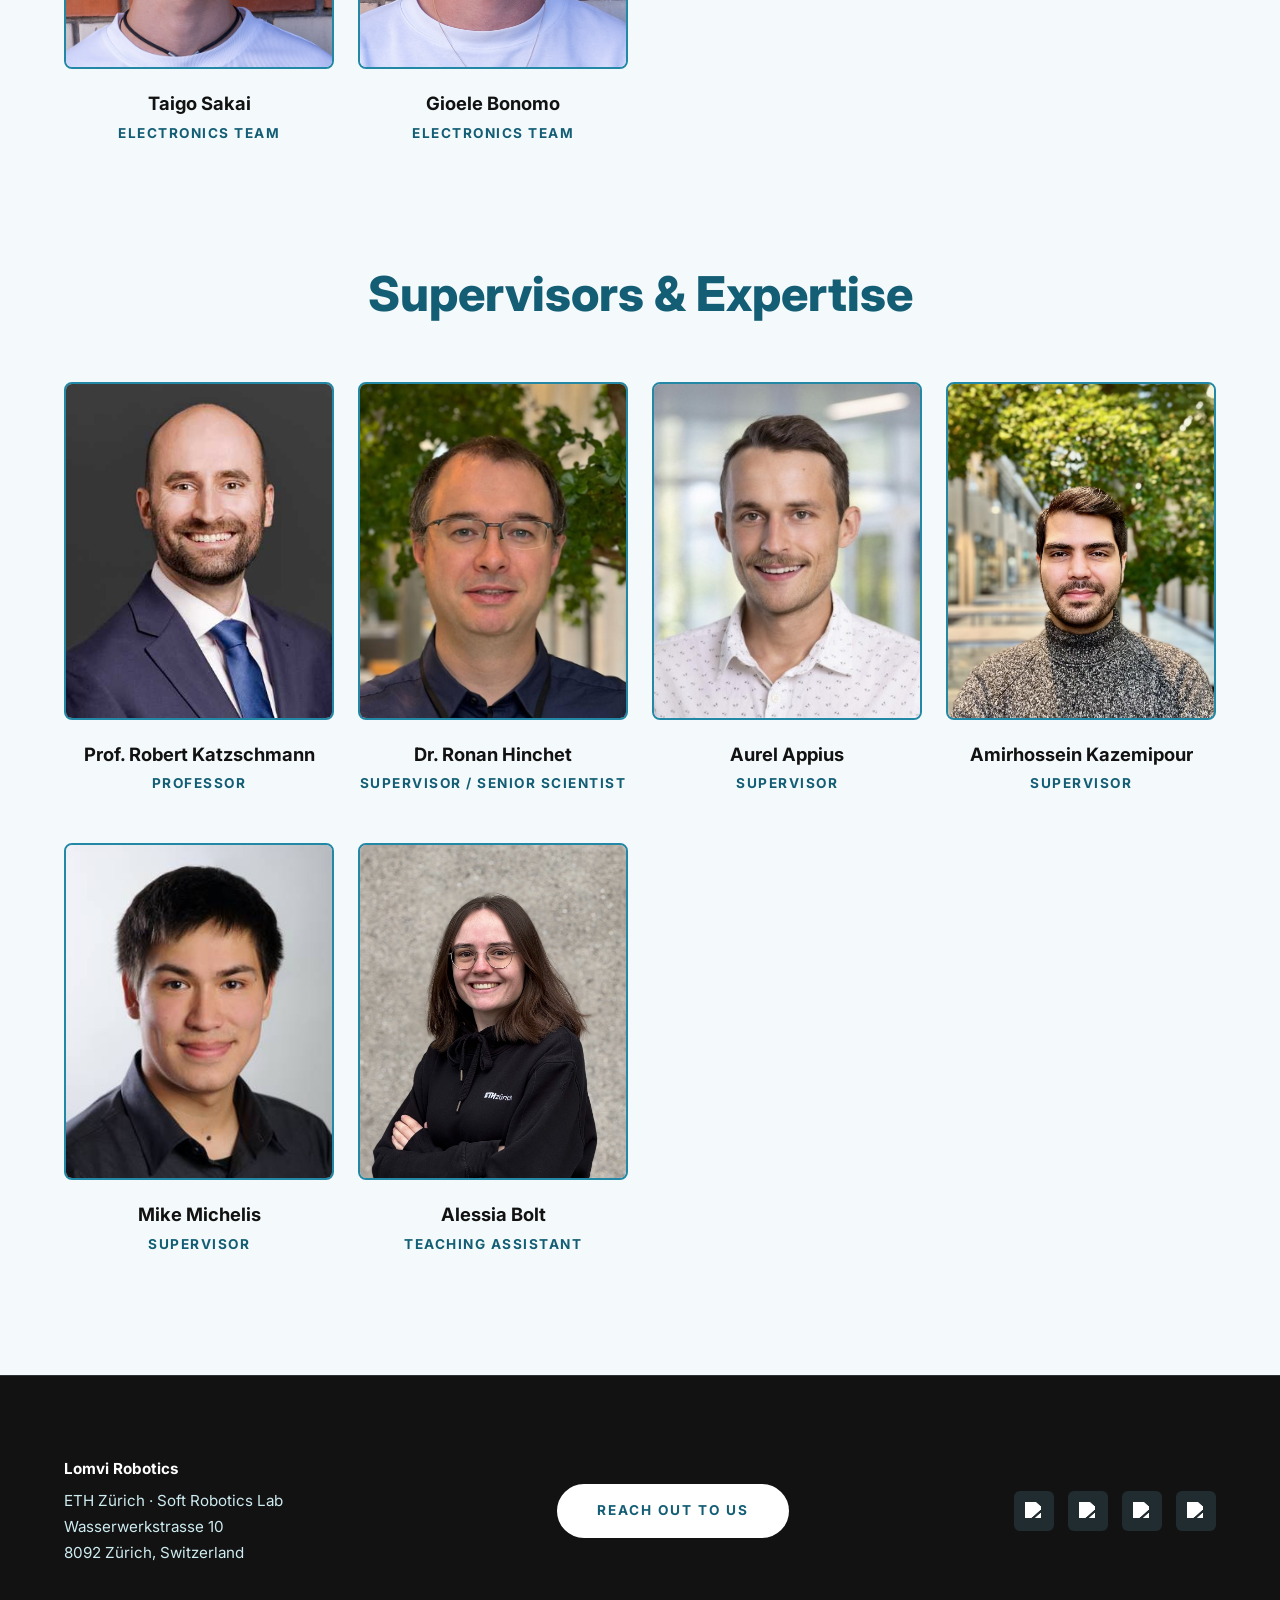
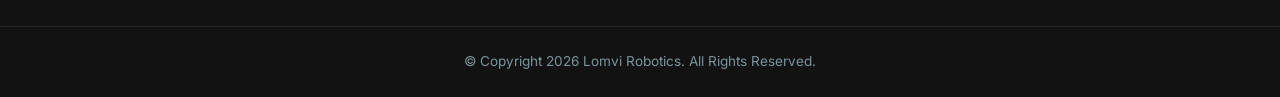
==== commit 635305a9: "switched to white logo" ====
--- a/about/index.html
+++ b/about/index.html
@@ -147,7 +147,7 @@
     <div class="container split-layout">
       <div class="showcase-media-col">
         <div class="image-placeholder-frame" style="background: rgba(255,255,255,0.06); border-color: var(--color-akzent-light); position: relative; overflow: hidden; display: flex; align-items: center; justify-content: center; height: 380px; width: 100%;">
-          <img src="/images/logo_text_bottom.svg" alt="Lomvi Robotics" style="position: static; max-width: 85%; max-height: 85%; width: auto; height: auto; object-fit: contain; display: block;">
+          <img src="/images/logo_white_text_bottom.svg" alt="Lomvi Robotics" style="position: static; max-width: 85%; max-height: 85%; width: auto; height: auto; object-fit: contain; display: block;">
         </div>
       </div>
       <div class="showcase-text-col">
@@ -354,16 +354,16 @@
       </div>
       <div class="social-links">
         <a href="https://www.linkedin.com/company/lomvi-robotics" class="social-icon-btn" aria-label="LinkedIn">
-          <img src="images/icons/linkedin.svg" alt="LinkedIn">
+          <img src="/images/icons/linkedin.svg" alt="LinkedIn">
         </a>
         <a href="https://www.facebook.com/profile.php?id=61594476253714" class="social-icon-btn" aria-label="Facebook">
-          <img src="images/icons/facebook.svg" alt="Facebook">
+          <img src="/images/icons/facebook.svg" alt="Facebook">
         </a>
         <a href="https://www.instagram.com/lomvi.robotics/" class="social-icon-btn" aria-label="Instagram">
-          <img src="images/icons/instagram.svg" alt="Instagram">
+          <img src="/images/icons/instagram.svg" alt="Instagram">
         </a>
         <a href="https://www.youtube.com/@lomvi-robotics" class="social-icon-btn" aria-label="YouTube">
-          <img src="images/icons/youtube.svg" alt="YouTube">
+          <img src="/images/icons/youtube.svg" alt="YouTube">
         </a>
       </div>
     </div>
--- a/style.css
+++ b/style.css
@@ -370,20 +370,21 @@
 .card-vision {
   background-image:
     linear-gradient(135deg, rgba(20, 94, 117, 0.85), rgba(18, 18, 18, 0.92)),
-    url('images/diving_guillemot.png');
+    url('images/diving_guillemot.jpg');
 }
 
 .card-tech {
   background-image:
     linear-gradient(135deg, rgba(20, 94, 117, 0.85), rgba(18, 18, 18, 0.92)),
-    url('images/sketch_render.png');
-}
-
+    url('images/sketch_render.jpg');
+}
+
+/*
 .card:hover {
   transform: translateY(-8px);
   border-color: var(--color-akzent-light);
   box-shadow: 0 16px 40px rgba(20, 94, 117, 0.25);
-}
+}*/
 
 .card-title {
   font-size: 1.4rem;
@@ -407,7 +408,7 @@
   padding: 120px 0;
   background-image:
     linear-gradient(rgba(20, 94, 117, 0.90), rgba(18, 18, 18, 0.95)),
-    url('images/environments.png');
+    url('images/environments.jpg');
   background-size: cover;
   background-position: center;
   background-repeat: no-repeat;
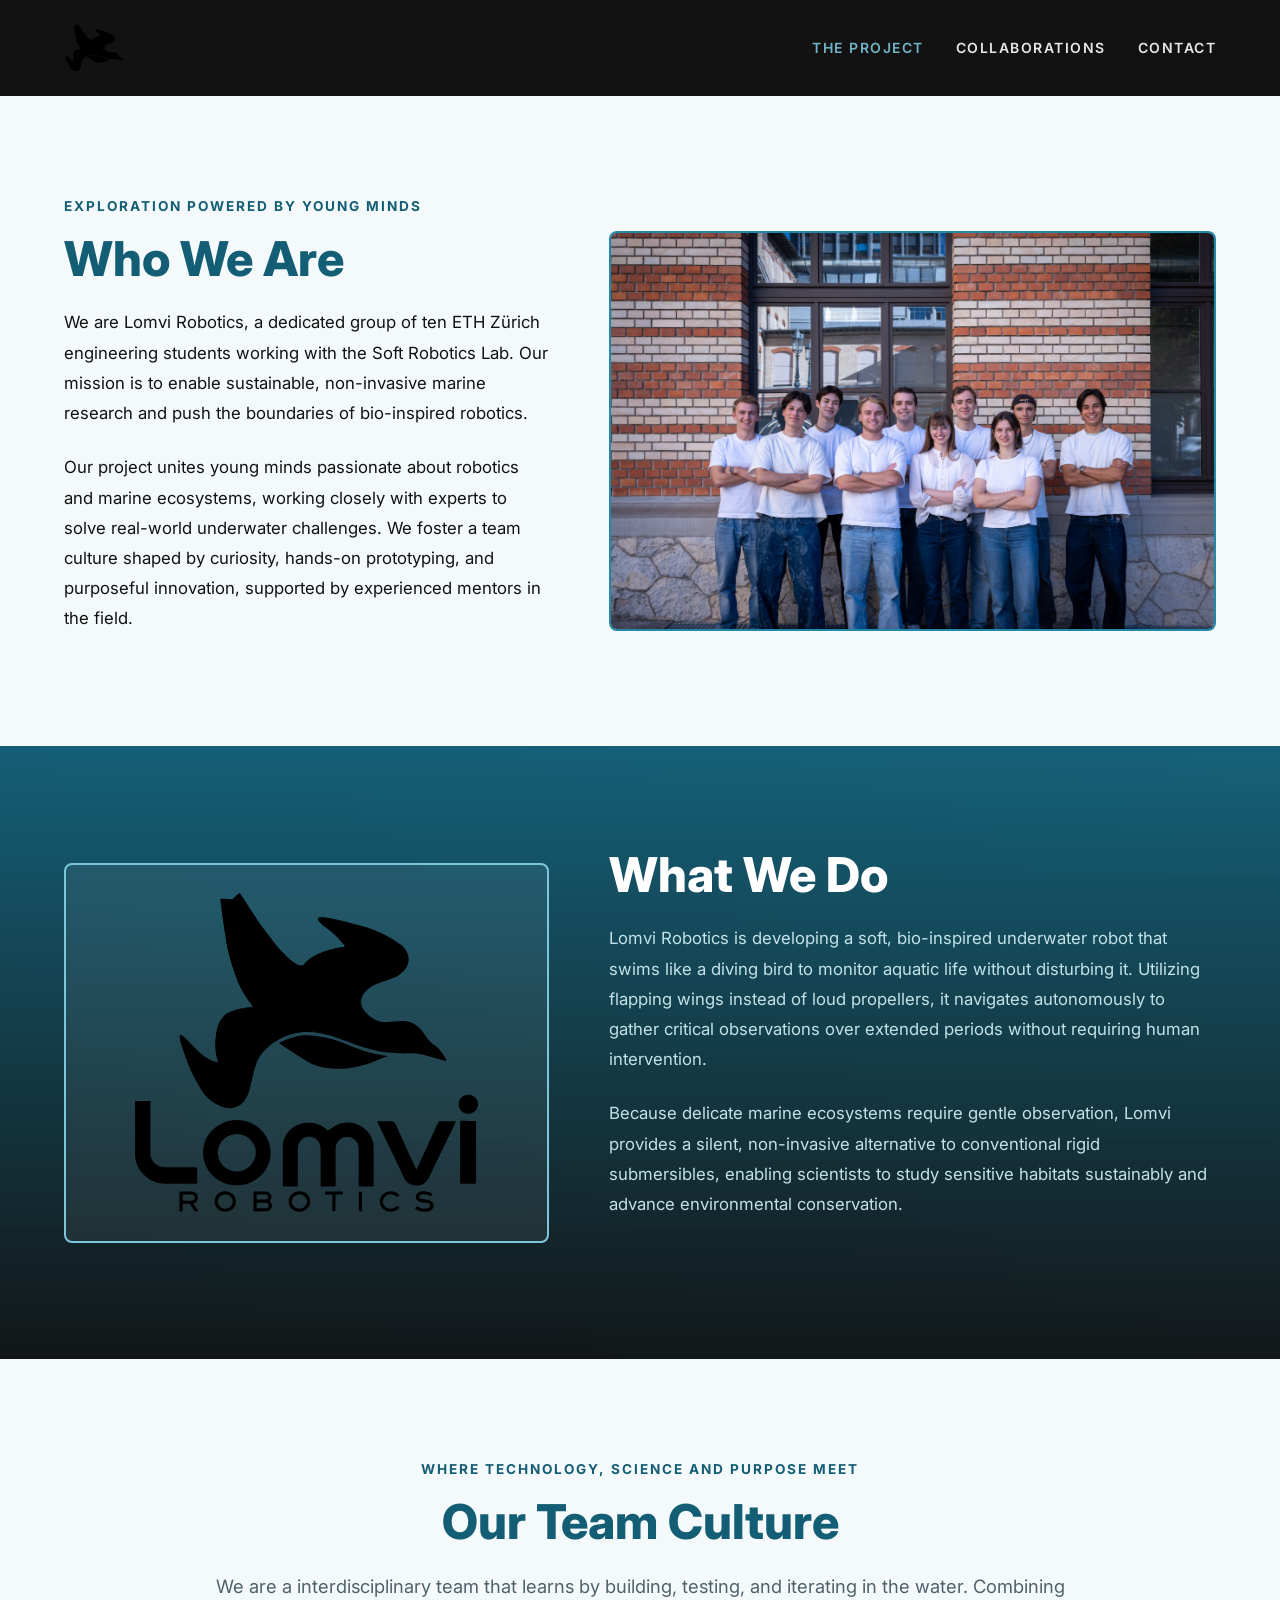
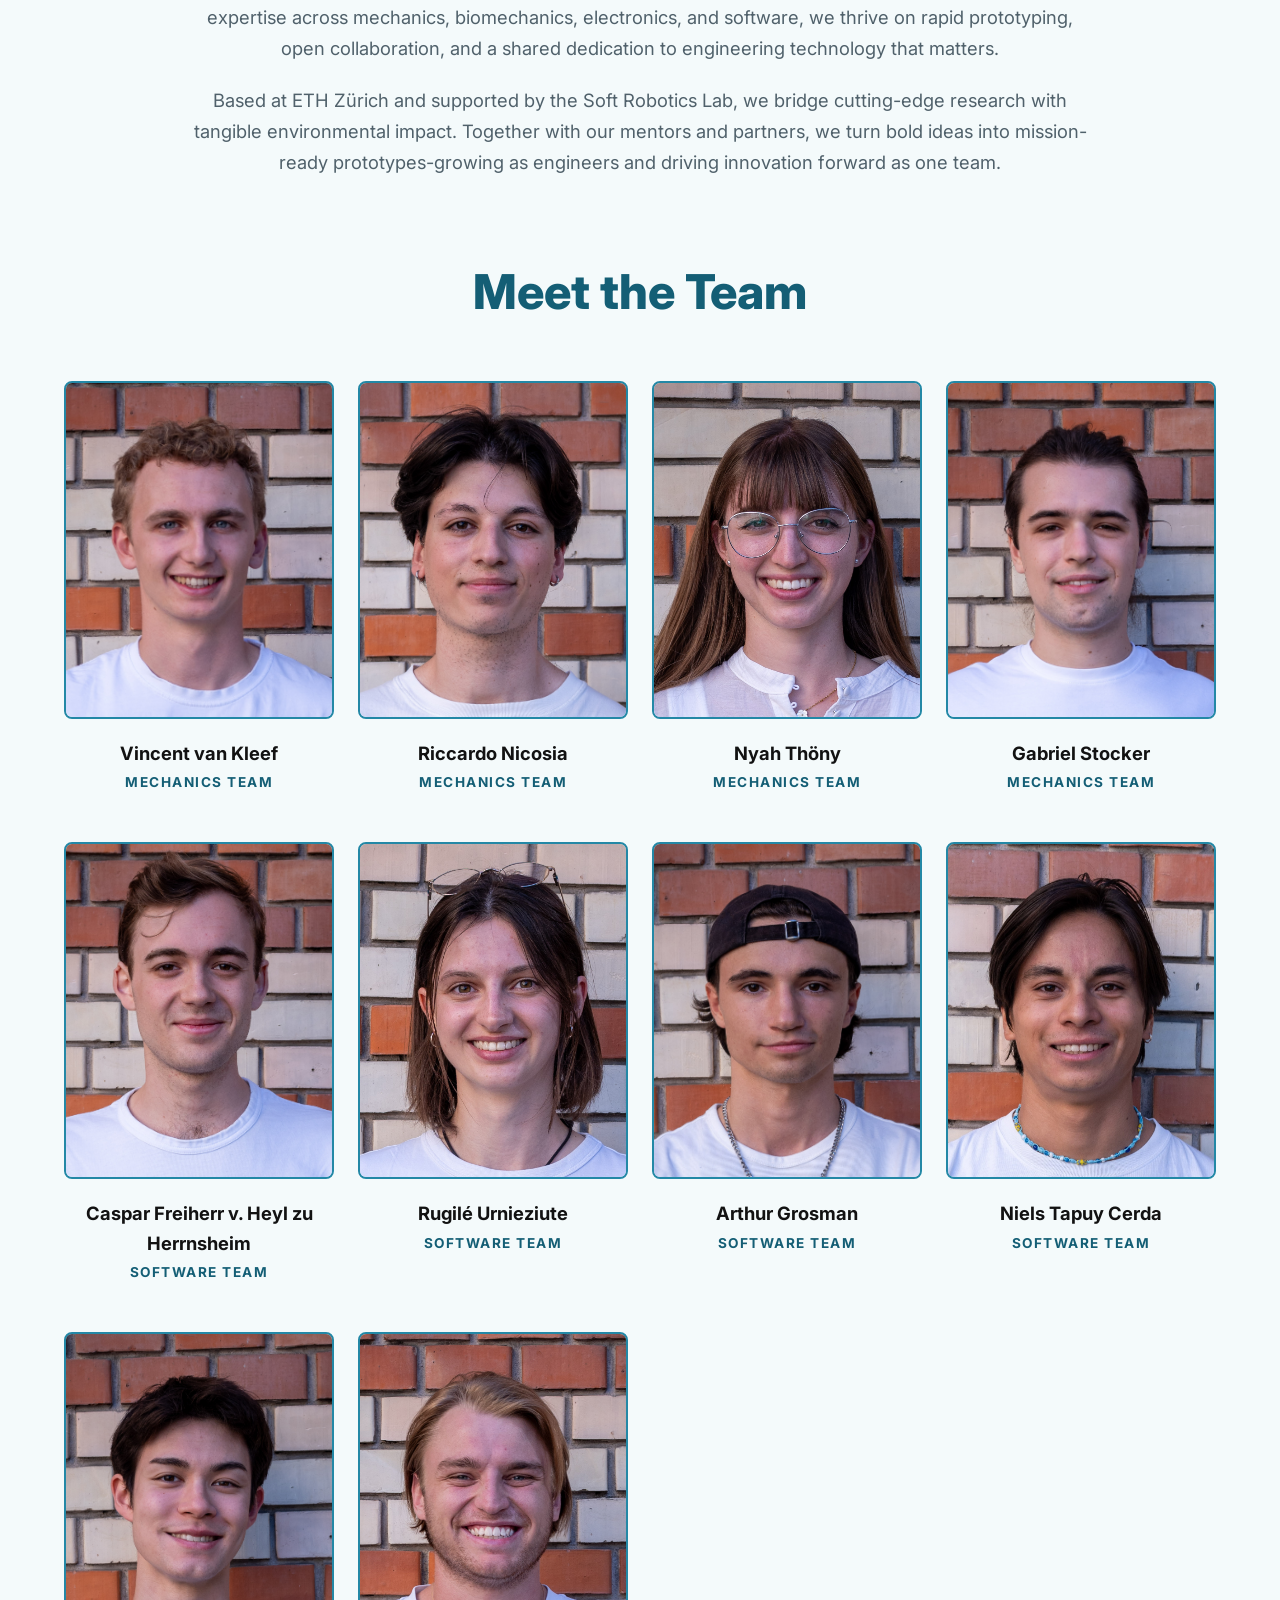
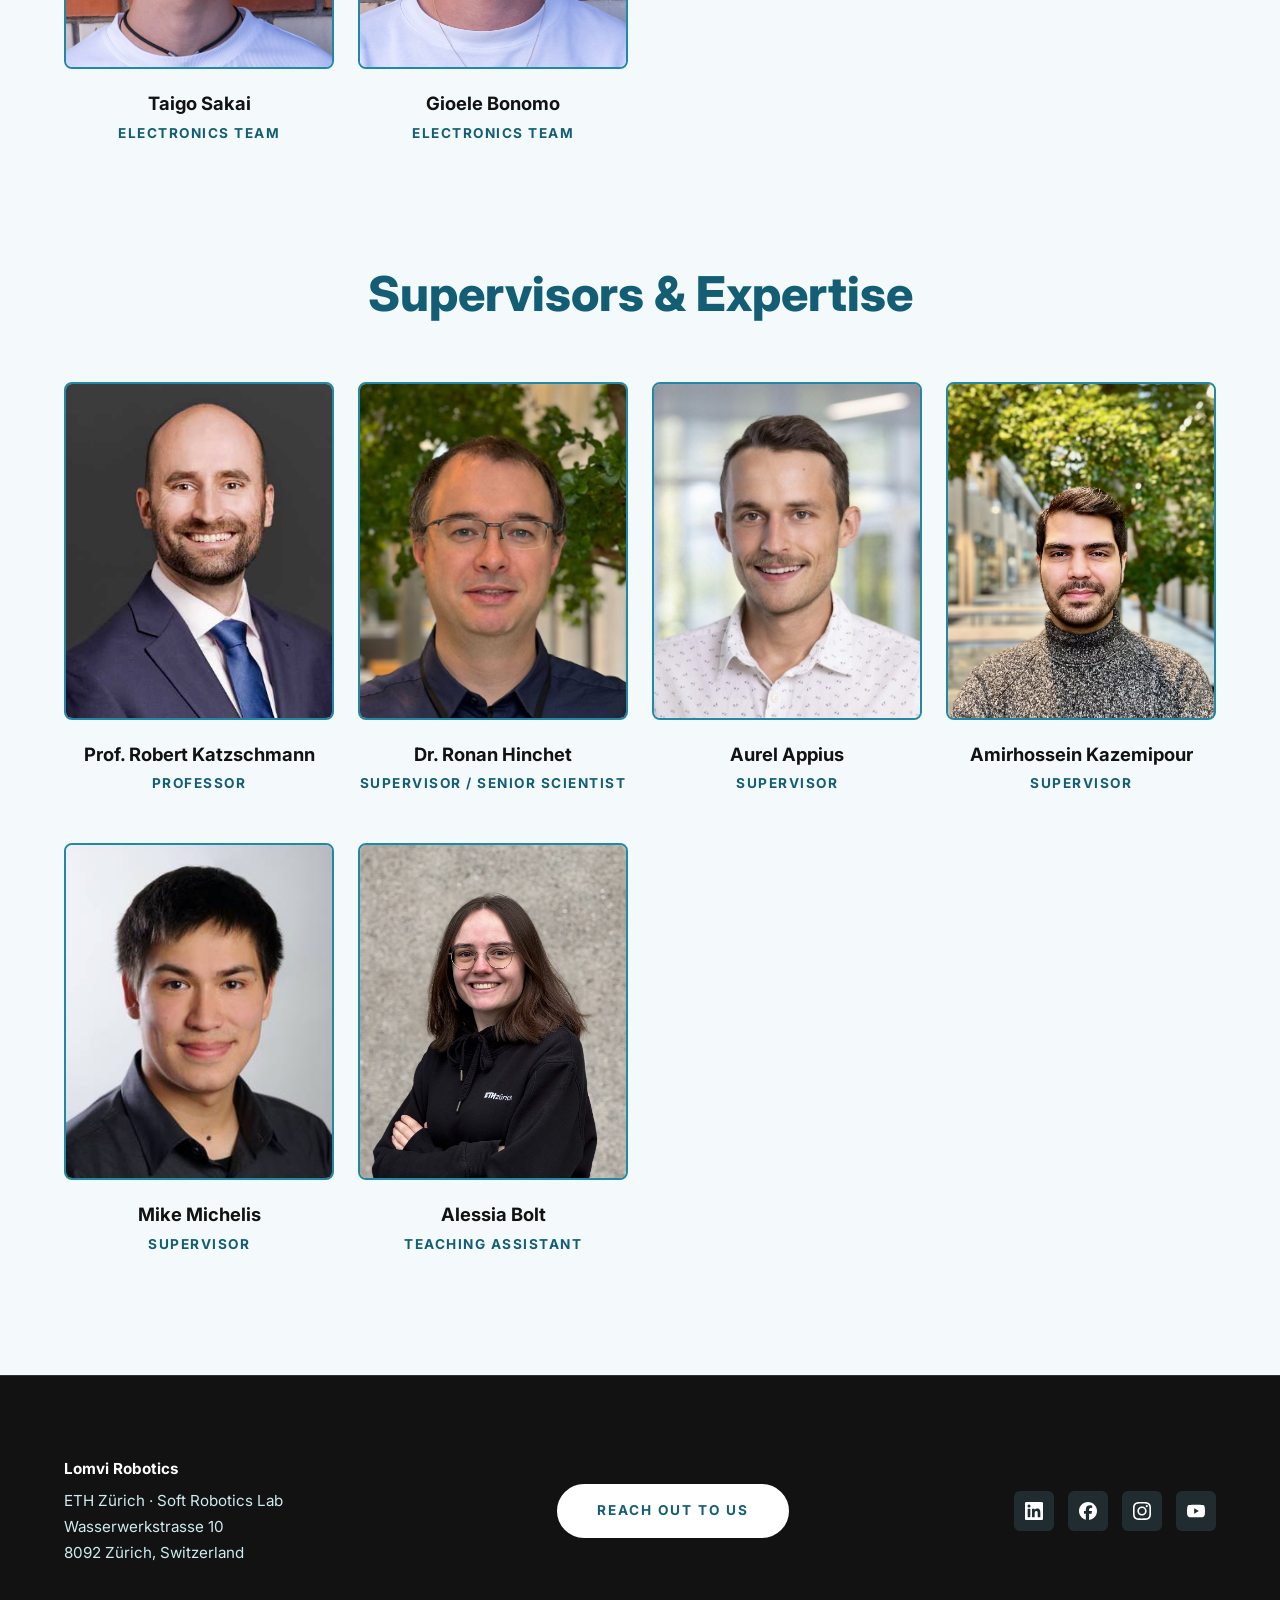
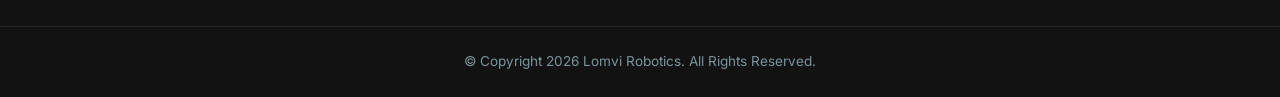
==== commit 5bc4e4d0: "formating bugs while merging" ====
--- a/about/index.html
+++ b/about/index.html
@@ -5,7 +5,7 @@
   <meta name="viewport" content="width=device-width, initial-scale=1.0">
   <title>The Project – Lomvi Robotics</title>
 
-  <link rel="icon" type="image/svg+xml" href="/images/logo_lomvi.svg">
+  <link rel="icon" type="image/svg+xml" href="../images/logo_lomvi.svg">
   
   <!-- Fonts -->
   <link rel="preconnect" href="https://fonts.googleapis.com">
@@ -13,8 +13,8 @@
   <link href="https://fonts.googleapis.com/css2?family=Inter:wght@300;400;600;700;800&display=swap" rel="stylesheet">
   
   <!-- External CSS and JS -->
-  <link rel="stylesheet" href="/style.css">
-  <script src="/script.js" defer></script>
+  <link rel="stylesheet" href="../style.css">
+  <script src="../script.js" defer></script>
 
   <!-- Page Specific Styles for the About Page (Adapted to Palette) -->
   <style>
@@ -91,7 +91,7 @@
   <header style="background: var(--color-korper); position: relative; padding: 24px 0;">
     <div class="container nav-container">
       <a href="https://lomvi-robotics.ch/" class="brand-logo">
-        <img src="/images/logo_white.svg" alt="Lomvi">
+        <img src="../images/logo_white.svg" alt="Lomvi">
       </a>
       <nav>
         <button class="nav-toggle" aria-label="Toggle menu">
@@ -99,9 +99,9 @@
         </button>
         <ul class="nav-menu">
           <!-- Active Link using Akzent light (#7CC6DC) -->
-          <li><a href="/about" class="nav-link" style="color: var(--color-akzent-light);">The Project</a></li>
-          <li><a href="/collaborations" class="nav-link">Collaborations</a></li>
-          <li><a href="/contact" class="nav-link">Contact</a></li>
+          <li><a href="../about" class="nav-link" style="color: var(--color-akzent-light);">The Project</a></li>
+          <li><a href="../collaborations" class="nav-link">Collaborations</a></li>
+          <li><a href="../contact" class="nav-link">Contact</a></li>
         </ul>
       </nav>
     </div>
@@ -130,7 +130,7 @@
 
       <div class="showcase-media-col">
         <div class="image-placeholder-frame" style="height: 400px; background-color: var(--color-bauch); border: 2px solid var(--color-akzent); color: var(--color-akzent-deep); position: relative; overflow: hidden;">
-          <img src="/images/teamphoto.jpg" alt="Lomvi Robotics Team" style="width: 100%; height: 100%; object-fit: cover; position: absolute; top: 0; left: 0; z-index: 2;" onerror="this.style.display='none';">
+          <img src="../images/teamphoto.jpg" alt="Lomvi Robotics Team" style="width: 100%; height: 100%; object-fit: cover; position: absolute; top: 0; left: 0; z-index: 2;" onerror="this.style.display='none';">
           <svg width="48" height="48" fill="none" stroke="currentColor" stroke-width="1.5" viewBox="0 0 24 24" id="teamphoto-icon">
             <rect x="3" y="3" width="18" height="18" rx="2" ry="2"></rect>
             <circle cx="8.5" cy="8.5" r="1.5"></circle>
@@ -147,7 +147,7 @@
     <div class="container split-layout">
       <div class="showcase-media-col">
         <div class="image-placeholder-frame" style="background: rgba(255,255,255,0.06); border-color: var(--color-akzent-light); position: relative; overflow: hidden; display: flex; align-items: center; justify-content: center; height: 380px; width: 100%;">
-          <img src="/images/logo_white_text_bottom.svg" alt="Lomvi Robotics" style="position: static; max-width: 85%; max-height: 85%; width: auto; height: auto; object-fit: contain; display: block;">
+          <img src="../images/logo_white_text_bottom.svg" alt="Lomvi Robotics" style="position: static; max-width: 85%; max-height: 85%; width: auto; height: auto; object-fit: contain; display: block;">
         </div>
       </div>
       <div class="showcase-text-col">
@@ -186,7 +186,7 @@
         <!-- Member 1 -->
         <div class="team-member">
           <div class="image-placeholder-frame">
-            <img src="/images/portraits/Vincent.jpg" alt="Vincent" onerror="this.style.display='none';">
+            <img src="../images/portraits/Vincent.jpg" alt="Vincent" onerror="this.style.display='none';">
           </div>
           <div class="team-member-name">Vincent van Kleef</div>
           <div class="team-member-role">Mechanics Team</div>
@@ -195,7 +195,7 @@
         <!-- Member 2 -->
         <div class="team-member">
           <div class="image-placeholder-frame">
-            <img src="/images/portraits/Riccardo.jpg" alt="Riccardo" onerror="this.style.display='none';">
+            <img src="../images/portraits/Riccardo.jpg" alt="Riccardo" onerror="this.style.display='none';">
           </div>
           <div class="team-member-name">Riccardo Nicosia</div>
           <div class="team-member-role">Mechanics Team</div>
@@ -204,7 +204,7 @@
         <!-- Member 3 -->
         <div class="team-member">
           <div class="image-placeholder-frame">
-            <img src="/images/portraits/Nyah.jpg" alt="Nyah" onerror="this.style.display='none';">
+            <img src="../images/portraits/Nyah.jpg" alt="Nyah" onerror="this.style.display='none';">
           </div>
           <div class="team-member-name">Nyah Thöny</div>
           <div class="team-member-role">Mechanics Team</div>
@@ -213,7 +213,7 @@
         <!-- Member 4 -->
         <div class="team-member">
           <div class="image-placeholder-frame">
-            <img src="/images/portraits/Gabriel.jpg" alt="Gabriel" onerror="this.style.display='none';">
+            <img src="../images/portraits/Gabriel.jpg" alt="Gabriel" onerror="this.style.display='none';">
           </div>
           <div class="team-member-name">Gabriel Stocker</div>
           <div class="team-member-role">Mechanics Team</div>
@@ -222,7 +222,7 @@
         <!-- Member 5 -->
         <div class="team-member">
           <div class="image-placeholder-frame">
-            <img src="/images/portraits/Caspar.jpg" alt="Caspar" onerror="this.style.display='none';">
+            <img src="../images/portraits/Caspar.jpg" alt="Caspar" onerror="this.style.display='none';">
           </div>
           <div class="team-member-name">Caspar Freiherr v. Heyl zu Herrnsheim</div>
           <div class="team-member-role">Software Team</div>
@@ -231,7 +231,7 @@
         <!-- Member 6 -->
         <div class="team-member">
           <div class="image-placeholder-frame">
-            <img src="/images/portraits/Rugilé.jpg" alt="Rugilé" onerror="this.style.display='none';">
+            <img src="../images/portraits/Rugilé.jpg" alt="Rugilé" onerror="this.style.display='none';">
           </div>
           <div class="team-member-name">Rugilé Urnieziute</div>
           <div class="team-member-role">Software Team</div>
@@ -240,7 +240,7 @@
         <!-- Member 7 -->
         <div class="team-member">
           <div class="image-placeholder-frame">
-            <img src="/images/portraits/Arthur.jpg" alt="Arthur" onerror="this.style.display='none';">
+            <img src="../images/portraits/Arthur.jpg" alt="Arthur" onerror="this.style.display='none';">
           </div>
           <div class="team-member-name">Arthur Grosman</div>
           <div class="team-member-role">Software Team</div>
@@ -249,7 +249,7 @@
         <!-- Member 8 -->
         <div class="team-member">
           <div class="image-placeholder-frame">
-            <img src="/images/portraits/Niels.jpg" alt="Niels" onerror="this.style.display='none';">
+            <img src="../images/portraits/Niels.jpg" alt="Niels" onerror="this.style.display='none';">
           </div>
           <div class="team-member-name">Niels Tapuy Cerda</div>
           <div class="team-member-role">Software Team</div>
@@ -258,7 +258,7 @@
         <!-- Member 9 -->
         <div class="team-member">
           <div class="image-placeholder-frame">
-            <img src="/images/portraits/Taigo.jpg" alt="Taigo" onerror="this.style.display='none';">
+            <img src="../images/portraits/Taigo.jpg" alt="Taigo" onerror="this.style.display='none';">
           </div>
           <div class="team-member-name">Taigo Sakai</div>
           <div class="team-member-role">Electronics Team</div>
@@ -267,7 +267,7 @@
         <!-- Member 10 -->
         <div class="team-member">
           <div class="image-placeholder-frame">
-            <img src="/images/portraits/Gioele.jpg" alt="Gioele" onerror="this.style.display='none';">
+            <img src="../images/portraits/Gioele.jpg" alt="Gioele" onerror="this.style.display='none';">
           </div>
           <div class="team-member-name">Gioele Bonomo</div>
           <div class="team-member-role">Electronics Team</div>
@@ -286,7 +286,7 @@
         <!-- Supervisor 1 -->
         <div class="team-member">
           <div class="image-placeholder-frame">
-            <img src="/images/portraits/Katzschmann.jpg" alt="Prof. Robert Katzschmann" style="object-position: center 20%;" onerror="this.style.display='none';">
+            <img src="../images/portraits/Katzschmann.jpg" alt="Prof. Robert Katzschmann" style="object-position: center 20%;" onerror="this.style.display='none';">
           </div>
           <div class="team-member-name">Prof. Robert Katzschmann</div>
           <div class="team-member-role">Professor</div>
@@ -295,7 +295,7 @@
         <!-- Supervisor 2 -->
         <div class="team-member">
           <div class="image-placeholder-frame">
-            <img src="/images/portraits/Hinchet.jpg" alt="Dr. Ronan Hinchet" onerror="this.style.display='none';">
+            <img src="../images/portraits/Hinchet.jpg" alt="Dr. Ronan Hinchet" onerror="this.style.display='none';">
           </div>
           <div class="team-member-name">Dr. Ronan Hinchet</div>
           <div class="team-member-role">Supervisor / Senior Scientist</div>
@@ -304,7 +304,7 @@
         <!-- Supervisor 3 -->
         <div class="team-member">
           <div class="image-placeholder-frame">
-            <img src="/images/portraits/Appius.png" alt="Aurel Appius" onerror="this.style.display='none';">
+            <img src="../images/portraits/Appius.png" alt="Aurel Appius" onerror="this.style.display='none';">
           </div>
           <div class="team-member-name">Aurel Appius</div>
           <div class="team-member-role">Supervisor</div>
@@ -313,7 +313,7 @@
         <!-- Supervisor 4 -->
         <div class="team-member">
           <div class="image-placeholder-frame">
-            <img src="/images/portraits/Kazemipour.jpg" alt="Amirhossein Kazemi Pour" onerror="this.style.display='none';">
+            <img src="../images/portraits/Kazemipour.jpg" alt="Amirhossein Kazemi Pour" onerror="this.style.display='none';">
           </div>
           <div class="team-member-name">Amirhossein Kazemipour</div>
           <div class="team-member-role">Supervisor</div>
@@ -322,7 +322,7 @@
         <!-- Supervisor 5 -->
         <div class="team-member">
           <div class="image-placeholder-frame">
-            <img src="/images/portraits/Michelis.jpg" alt="Mike Michelis" style="object-position: center 10%;" onerror="this.style.display='none';">
+            <img src="../images/portraits/Michelis.jpg" alt="Mike Michelis" style="object-position: center 10%;" onerror="this.style.display='none';">
           </div>
           <div class="team-member-name">Mike Michelis</div>
           <div class="team-member-role">Supervisor</div>
@@ -331,7 +331,7 @@
         <!-- Supervisor 6 -->
         <div class="team-member">
           <div class="image-placeholder-frame">
-            <img src="/images/portraits/Bolt.png" alt="Alessia Bolt" onerror="this.style.display='none';">
+            <img src="../images/portraits/Bolt.png" alt="Alessia Bolt" onerror="this.style.display='none';">
           </div>
           <div class="team-member-name">Alessia Bolt</div>
           <div class="team-member-role">Teaching Assistant</div>
@@ -350,20 +350,20 @@
         8092 Zürich, Switzerland
       </div>
       <div class="footer-center">
-        <a href="/contact" class="btn btn-white">Reach Out To Us</a>
+        <a href="../contact" class="btn btn-white">Reach Out To Us</a>
       </div>
       <div class="social-links">
         <a href="https://www.linkedin.com/company/lomvi-robotics" class="social-icon-btn" aria-label="LinkedIn">
-          <img src="/images/icons/linkedin.svg" alt="LinkedIn">
+          <img src="../images/icons/linkedin.svg" alt="LinkedIn">
         </a>
         <a href="https://www.facebook.com/profile.php?id=61594476253714" class="social-icon-btn" aria-label="Facebook">
-          <img src="/images/icons/facebook.svg" alt="Facebook">
+          <img src="../images/icons/facebook.svg" alt="Facebook">
         </a>
         <a href="https://www.instagram.com/lomvi.robotics/" class="social-icon-btn" aria-label="Instagram">
-          <img src="/images/icons/instagram.svg" alt="Instagram">
+          <img src="../images/icons/instagram.svg" alt="Instagram">
         </a>
         <a href="https://www.youtube.com/@lomvi-robotics" class="social-icon-btn" aria-label="YouTube">
-          <img src="/images/icons/youtube.svg" alt="YouTube">
+          <img src="../images/icons/youtube.svg" alt="YouTube">
         </a>
       </div>
     </div>
